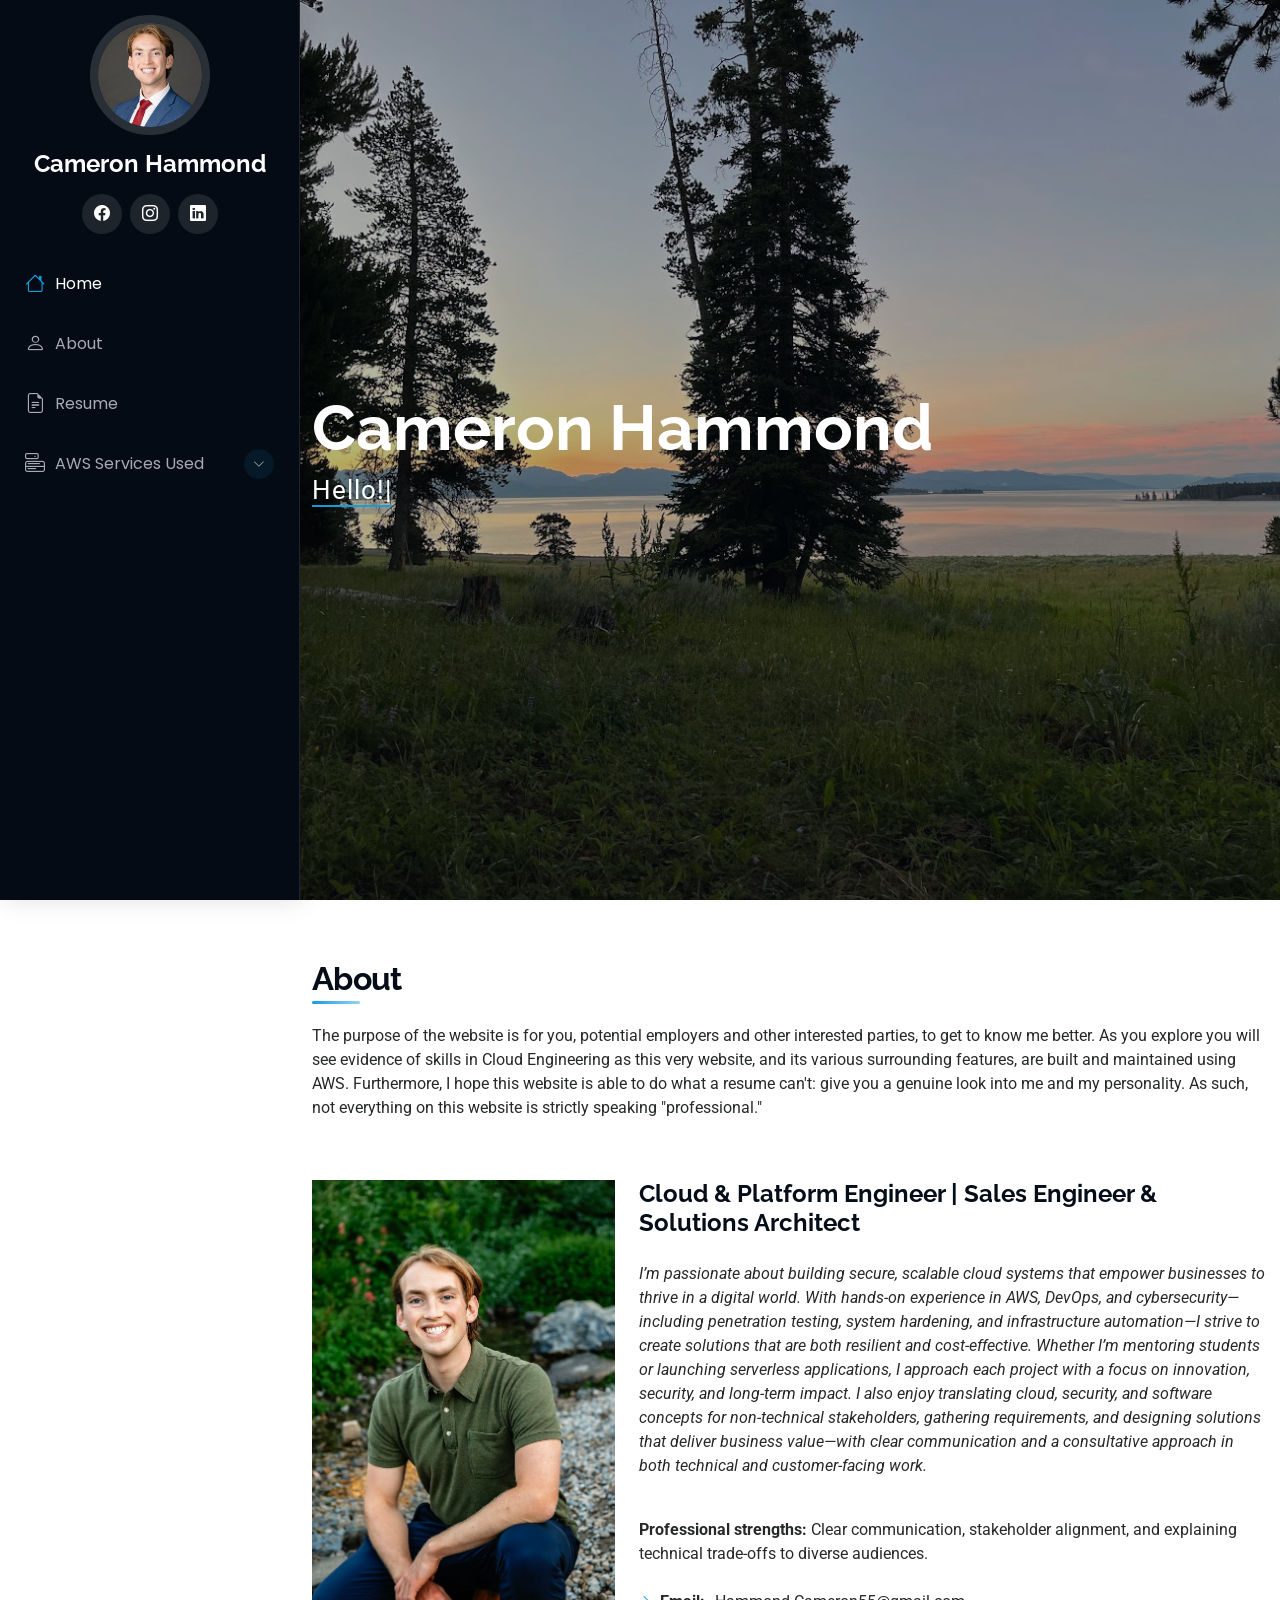
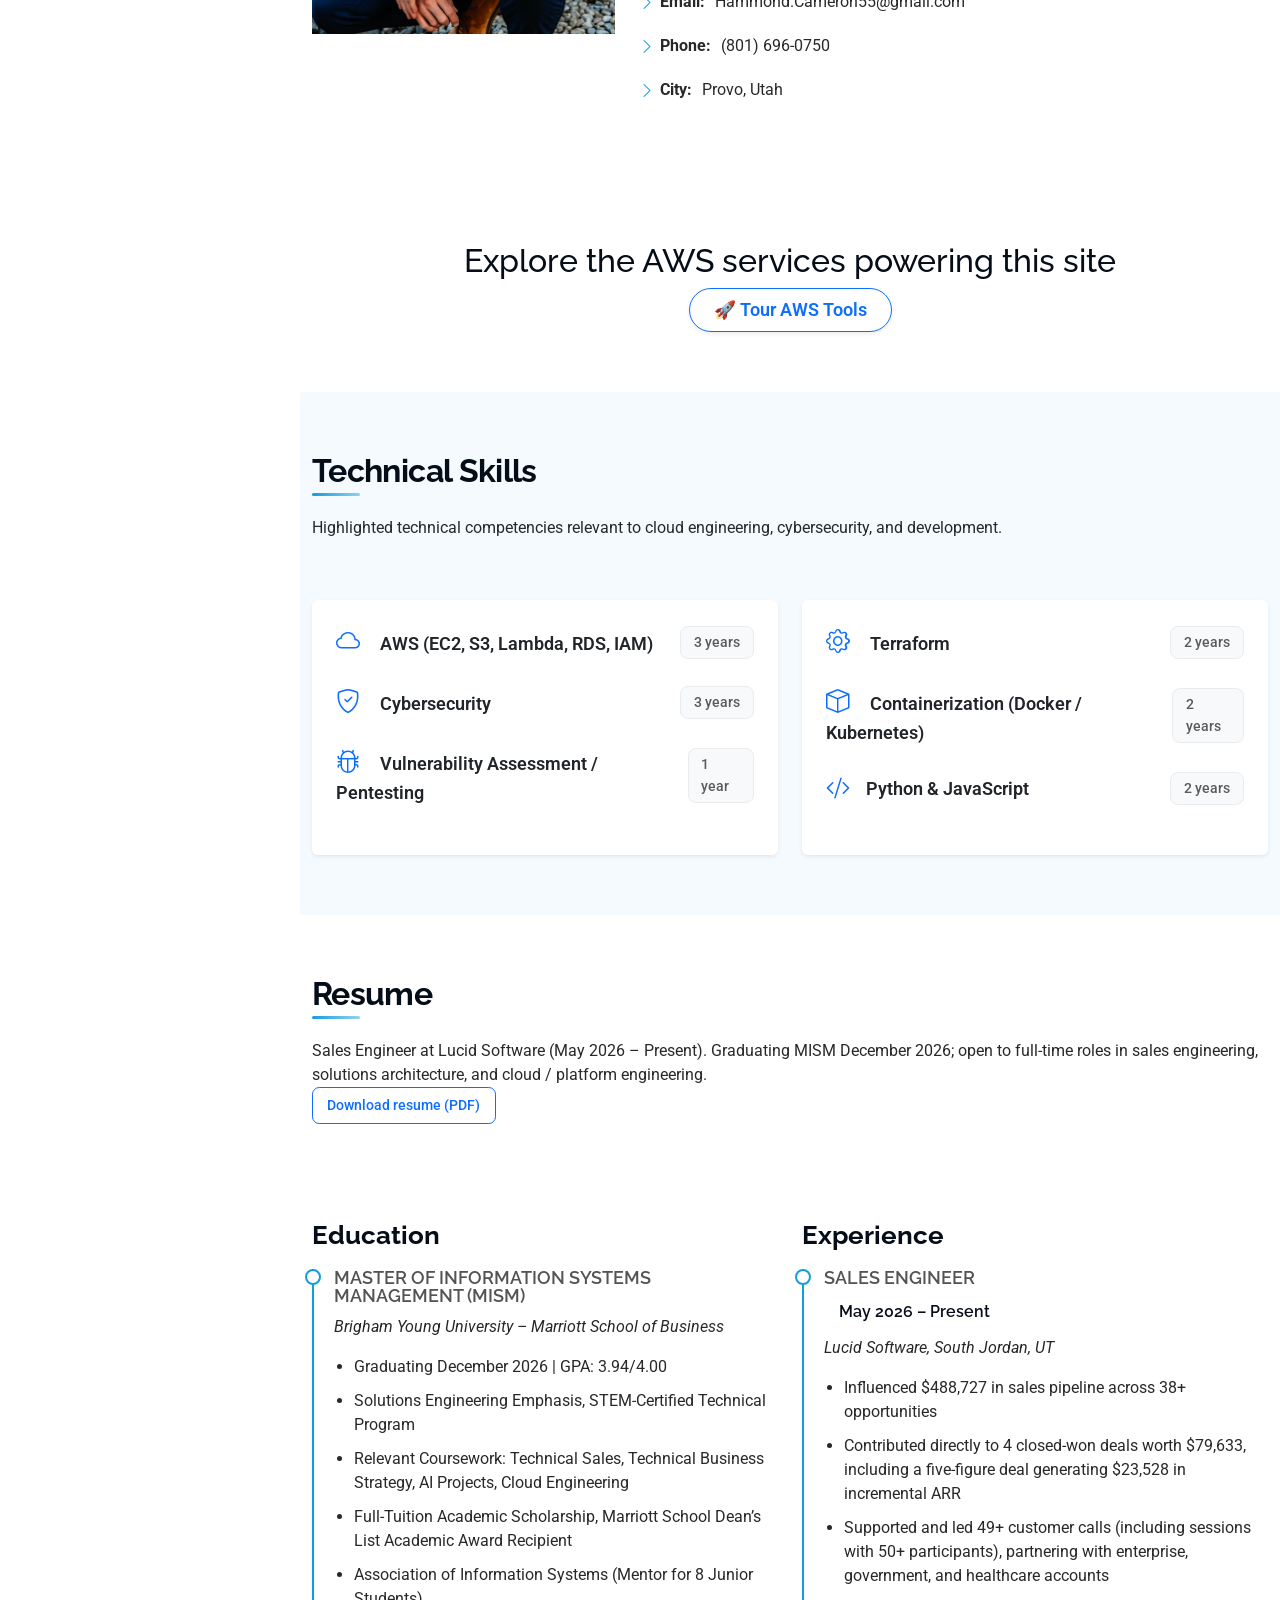
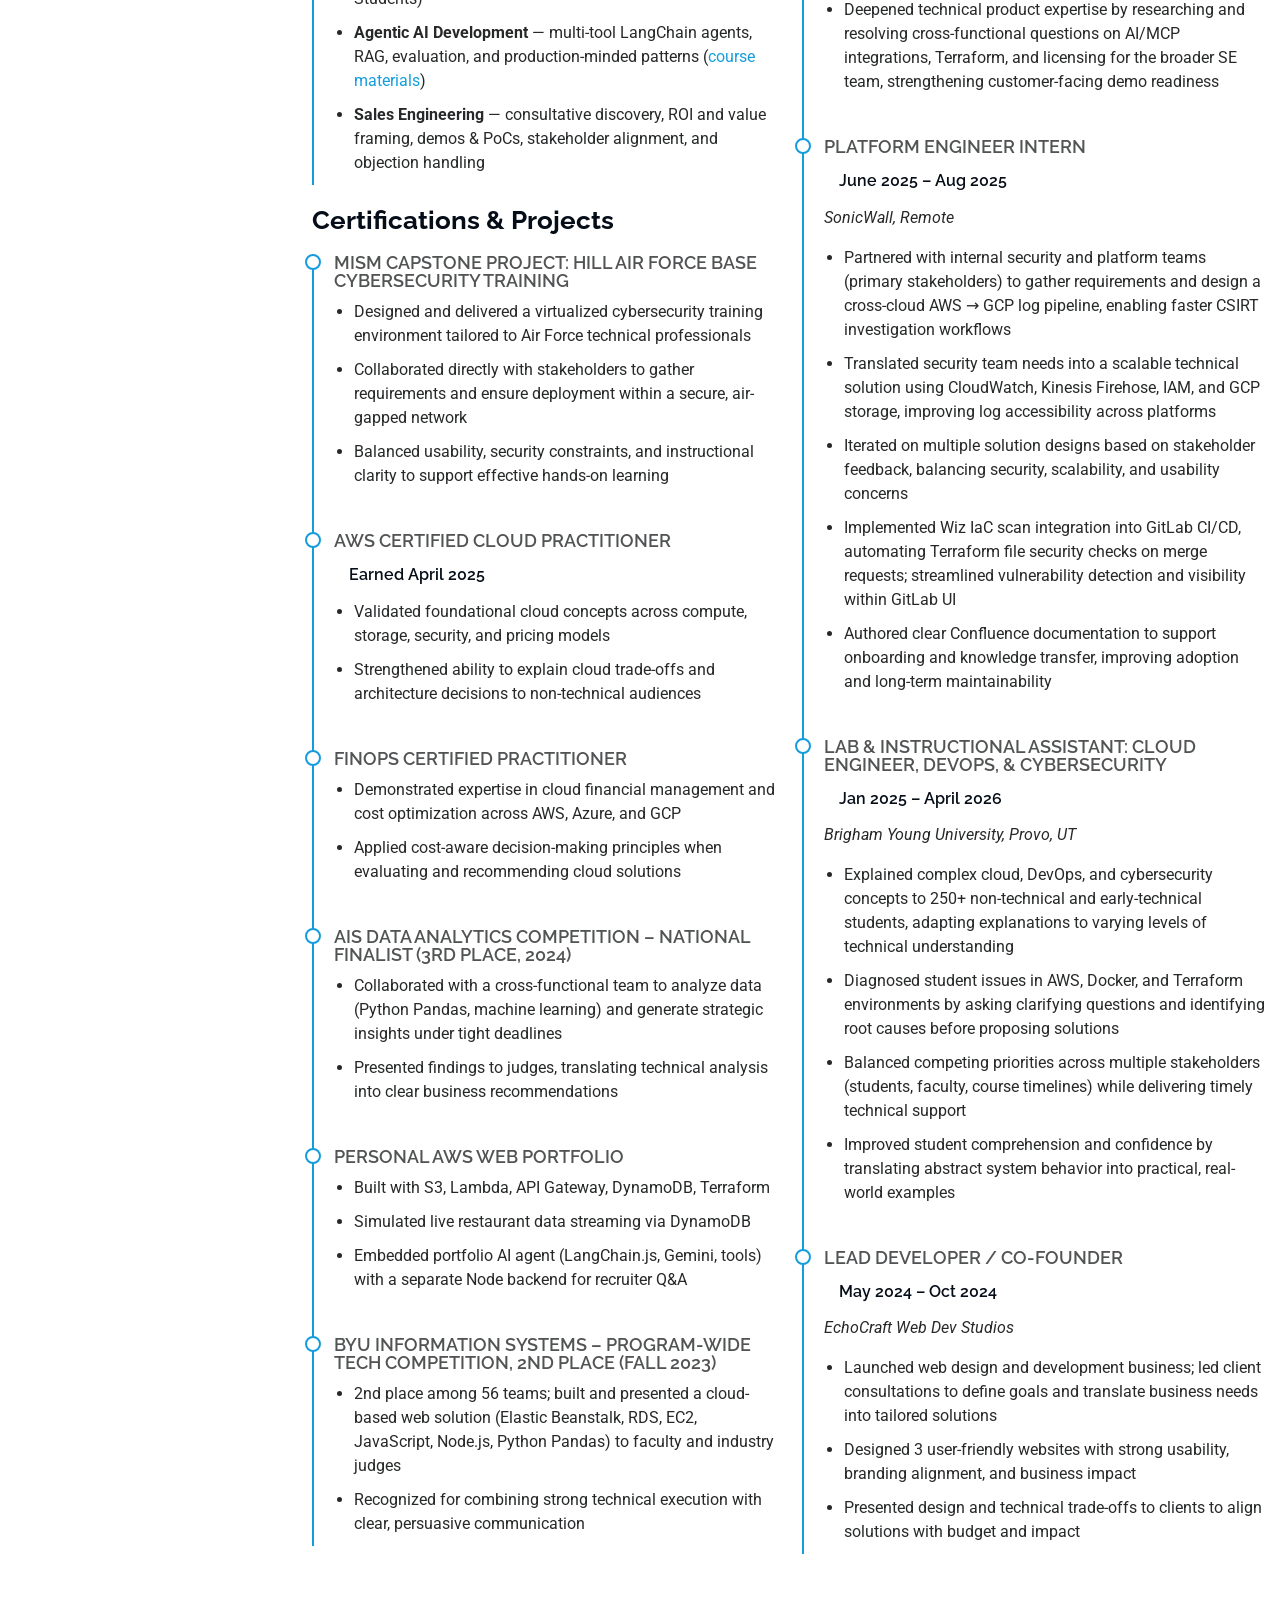
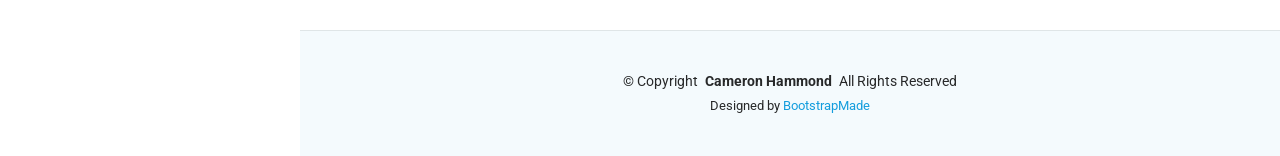
==== site/index.html @ c5368ad7 "Initial DevOps demo: Terraform + GitHub Actions + AWS Static copy of the portfolio site deployed to " ====
<!DOCTYPE html>
<html lang="en">
  <!--Test Test Test-->
  <head>
    <meta charset="utf-8" />
    <meta content="width=device-width, initial-scale=1.0" name="viewport" />
    <!-- AI chat is temporarily disabled. Re-enable this meta tag with the AI chat section when the feature returns. -->
    <!-- <meta name="cam-agent-chat-endpoint" content="https://example.com/api/agent/chat" /> -->
    <title>Cameron Hammond</title>
    <meta content="Cameron Hammond – Cloud & Security Engineer, Sales Engineer, Solutions Architect. BYU MISM, AWS & FinOps certified. Lucid Software Sales Engineering intern (Summer 2026)." name="description" />
    <meta content="Cameron Hammond, cloud engineer, DevOps, AWS, cybersecurity, Sales Engineer, Solutions Architect, internship, BYU MISM" name="keywords" />

    <!-- Favicons -->
    <link href="assets/img/HammondCameron(web, Square).jpg" rel="icon" />
    <link
      href="assets/img/HammondCameron(web, Square).jpg"
      rel="apple-touch-icon"
    />

    <!-- Fonts -->
    <link href="https://fonts.googleapis.com" rel="preconnect" />
    <link href="https://fonts.gstatic.com" rel="preconnect" crossorigin />
    <link
      href="https://fonts.googleapis.com/css2?family=Roboto:ital,wght@0,100;0,300;0,400;0,500;0,700;0,900;1,100;1,300;1,400;1,500;1,700;1,900&family=Poppins:ital,wght@0,100;0,200;0,300;0,400;0,500;0,600;0,700;0,800;0,900;1,100;1,200;1,300;1,400;1,500;1,600;1,700;1,800;1,900&family=Raleway:ital,wght@0,100;0,200;0,300;0,400;0,500;0,600;0,700;0,800;0,900;1,100;1,200;1,300;1,400;1,500;1,600;1,700;1,800;1,900&display=swap"
      rel="stylesheet"
    />

    <!-- Vendor CSS Files -->
    <link
      href="assets/vendor/bootstrap/css/bootstrap.min.css"
      rel="stylesheet"
    />
    <link
      href="assets/vendor/bootstrap-icons/bootstrap-icons.css"
      rel="stylesheet"
    />
    <link href="assets/vendor/aos/aos.css" rel="stylesheet" />
    <link
      href="assets/vendor/glightbox/css/glightbox.min.css"
      rel="stylesheet"
    />
    <link href="assets/vendor/swiper/swiper-bundle.min.css" rel="stylesheet" />

    <!-- Main CSS File -->
    <link href="assets/css/main.css" rel="stylesheet" />

    <!-- =======================================================
  * Template Name: iPortfolio
  * Template URL: https://bootstrapmade.com/iportfolio-bootstrap-portfolio-websites-template/
  * Updated: Jun 29 2024 with Bootstrap v5.3.3
  * Author: BootstrapMade.com
  * License: https://bootstrapmade.com/license/
  ======================================================== -->
  </head>

  <body class="index-page">
    <header id="header" class="header dark-background d-flex flex-column">
      <i class="header-toggle d-xl-none bi bi-list"></i>

      <div class="profile-img">
        <img
          src="assets/img/HammondCameron(web, Square).jpg"
          alt=""
          class="img-fluid rounded-circle"
        />
      </div>

      <a
        href="index.html"
        class="logo d-flex align-items-center justify-content-center"
      >
        <!-- Uncomment the line below if you also wish to use an image logo -->
        <!-- <img src="assets/img/logo.png" alt=""> -->
        <h1 class="sitename">Cameron Hammond</h1>
      </a>

      <div class="social-links text-center">
        <a href="https://www.facebook.com/cameron.hammond.583" class="facebook"
          ><i class="bi bi-facebook"></i
        ></a>
        <a href="https://www.instagram.com/camham55/" class="instagram"
          ><i class="bi bi-instagram"></i
        ></a>

        <a
          href="https://www.linkedin.com/in/cameron-hammond-317993140/"
          class="linkedin"
          ><i class="bi bi-linkedin"></i
        ></a>
      </div>
      <nav id="navmenu" class="navmenu">
        <ul>
          <li>
            <a href="index.html#hero" class="active">
              <i class="bi bi-house navicon"></i>Home
            </a>
          </li>
          <li>
            <a href="index.html#about">
              <i class="bi bi-person navicon"></i>About
            </a>
          </li>
          <li>
            <a href="index.html#resume">
              <i class="bi bi-file-earmark-text navicon"></i>Resume
            </a>
          </li>
          <!-- "Get to know me" link intentionally hidden from site navigation.
          <li>
            <a href="get-to-know-me.html">
              <i class="bi bi-compass navicon"></i>Get to know me
            </a>
          </li>
          -->
          <li class="dropdown">
            <a href="aws-main.html">
              <i class="bi bi-menu-button navicon"></i>
              <span>AWS Services Used</span>
              <i class="bi bi-chevron-down toggle-dropdown"></i>
            </a>
            <ul>
              <li><a href="s3-books.html">S3 Book List</a></li>
              <li><a href="lambda-and-API-Gateway.html">Lambda Function</a></li>
              <li><a href="DynamoDB-view.html">DynamoDB</a></li>
            </ul>
          </li>
        </ul>
      </nav>
    </header>

    <main class="main">
      <!-- Hero Section -->
      <section id="hero" class="hero section dark-background">
        <img
          src="assets/img/YellowStoneSunrise.jpg"
          alt=""
          data-aos="fade-in"
          class=""
        />

        <div class="container" data-aos="fade-up" data-aos-delay="100">
          <h2>Cameron Hammond</h2>
          <p>
            <span
              class="typed"
              data-typed-items="Hello!, Sales Engineer, Solutions Architect, Platform Engineer, DevOps Engineer"
              >Designer</span
            ><span
              class="typed-cursor typed-cursor--blink"
              aria-hidden="true"
            ></span
            ><span
              class="typed-cursor typed-cursor--blink"
              aria-hidden="true"
            ></span>
          </p>
        </div>
      </section>
      <!-- /Hero Section -->

      <!-- About Section -->
      <section id="about" class="about section">
        <!-- Section Title -->
        <div class="container section-title" data-aos="fade-up">
          <h2>About</h2>
          <p>
            The purpose of the website is for you, potential employers and other
            interested parties, to get to know me better. As you explore you
            will see evidence of skills in Cloud Engineering as this very
            website, and its various surrounding features, are built and
            maintained using AWS. Furthermore, I hope this website is able to do
            what a resume can't: give you a genuine look into me and my
            personality. As such, not everything on this website is strictly
            speaking "professional."
          </p>
        </div>
        <!-- End Section Title -->

        <div class="container" data-aos="fade-up" data-aos-delay="100">
          <div class="row gy-4 justify-content-center">
            <div class="col-lg-4">
              <img
                src="assets/img/Casual-Picture.JPG"
                class="img-fluid"
                alt=""
              />
            </div>
            <div class="col-lg-8 content">
              <h2>Cloud & Platform Engineer | Sales Engineer & Solutions Architect</h2>
              <p class="fst-italic py-3">
                I’m passionate about building secure, scalable cloud systems
                that empower businesses to thrive in a digital world. With
                hands-on experience in AWS, DevOps, and cybersecurity—including
                penetration testing, system hardening, and infrastructure
                automation—I strive to create solutions that are both resilient
                and cost-effective. Whether I’m mentoring students or launching
                serverless applications, I approach each project with a focus on
                innovation, security, and long-term impact. I also enjoy translating cloud, security, and software concepts for non-technical stakeholders, gathering requirements, and designing solutions that deliver business value—with clear communication and a consultative approach in both technical and customer-facing work.
              </p>
              <p class="py-2">
                <strong>Professional strengths:</strong> Clear communication, stakeholder alignment, and explaining technical trade-offs to diverse audiences.
              </p>
              <div class="row">
                <div class="col-lg-6">
                  <ul>
                    <li>
                      <i class="bi bi-chevron-right"></i>
                      <strong>Email:</strong>
                      <span>Hammond.Cameron55@gmail.com</span>
                    </li>

                    <li>
                      <i class="bi bi-chevron-right"></i>
                      <strong>Phone:</strong> <span>(801) 696-0750</span>
                    </li>
                    <li>
                      <i class="bi bi-chevron-right"></i>
                      <strong>City:</strong> <span>Provo, Utah</span>
                    </li>
                  </ul>
                </div>
                <div class="col-lg-6">
                  <ul></ul>
                </div>
              </div>
              <!-- <p class="py-3">
                I would love to talk with you about how I can be a valuable
                asset to you and your team. I am typically available for
                meetings 9:00 AM - 12:00 PM most Mondays, Wednesdays, and
                Fridays. Please feel free to call, text, or email any time.
              </p> -->
            </div>
          </div>
        </div>
      </section>
      <!-- /About Section -->

      <!-- Enhanced AWS Tools Tour Button -->
      <section id="aws-tools" class="section">
        <div class="container" data-aos="fade-up" data-aos-delay="100">
          <div class="text-center">
            <h2>Explore the AWS services powering this site</h2>
            <a
              href="aws-main.html"
              class="btn btn-outline-primary btn-lg px-4 py-2 rounded-pill shadow-sm"
              style="font-weight: 600; font-size: 1.1rem"
            >
              🚀 Tour AWS Tools
            </a>
          </div>
        </div>
      </section>

      <!-- AI chat section is intentionally disabled for now.
           Re-enable this block when the chat UX and backend reliability work is resumed. -->
      <!--
      <section id="ai-agent-chat" class="section light-background">
        <div class="container" data-aos="fade-up">
          <div class="section-title pb-4">
            <h2>Ask Cameron's AI Agent</h2>
            <p>
              Ask about Cameron's background, projects, or technical decisions.
              The assistant can use calculator, web search, and knowledge tools.
            </p>
          </div>
          <div class="agent-chat card shadow-sm border-0">
            <div id="agent-chat-transcript" class="agent-chat-transcript">
              <div class="agent-msg agent-msg--assistant">
                Hi, I am Cameron's AI agent. I am connected to Cameron's knowledge base and can answer questions about his experience and projects.
                I am also connected to a calculator tool that can help you with math problems.
                I am also connected to a web search tool that can help you find information on the web.
              </div>
            </div>
            <form id="agent-chat-form" class="agent-chat-form">
              <label class="visually-hidden" for="agent-chat-input">Message</label>
              <textarea
                id="agent-chat-input"
                rows="2"
                maxlength="5000"
                placeholder="Example: What AWS services power this site?"
                required
              ></textarea>
              <button id="agent-chat-send" type="submit" class="btn btn-primary">
                Send
              </button>
            </form>
            <p id="agent-chat-status" class="agent-chat-status" aria-live="polite"></p>
          </div>
        </div>
      </section>
      -->

      <!-- Updated Skills Section -->
      <section id="skills" class="skills section light-background">
        <div class="container section-title" data-aos="fade-up">
          <h2>Technical Skills</h2>
          <p>
            Highlighted technical competencies relevant to cloud engineering,
            cybersecurity, and development.
          </p>
        </div>

        <div class="container" data-aos="fade-up" data-aos-delay="100">
          <div class="row g-4">
            <div class="col-lg-6">
              <div class="skill-card card border-0 shadow-sm h-100 p-4">
                <div class="skill-item d-flex justify-content-between align-items-center mb-4">
                  <div class="skill-info">
                    <i class="bi bi-cloud text-primary me-3" style="font-size: 1.5rem;"></i>
                    <span class="skill-name fw-semibold" style="font-size: 1.1rem;">AWS (EC2, S3, Lambda, RDS, IAM)</span>
                  </div>
                  <span class="skill-years text-muted" style="font-size: 0.9rem; font-weight: 500; background-color: #f8f9fa; padding: 0.3rem 0.8rem; border-radius: 0.5rem; border: 1px solid #e9ecef;">3 years</span>
                </div>
                <div class="skill-item d-flex justify-content-between align-items-center mb-4">
                  <div class="skill-info">
                    <i class="bi bi-shield-check text-primary me-3" style="font-size: 1.5rem;"></i>
                    <span class="skill-name fw-semibold" style="font-size: 1.1rem;">Cybersecurity</span>
                  </div>
                  <span class="skill-years text-muted" style="font-size: 0.9rem; font-weight: 500; background-color: #f8f9fa; padding: 0.3rem 0.8rem; border-radius: 0.5rem; border: 1px solid #e9ecef;">3 years</span>
                </div>
                <div class="skill-item d-flex justify-content-between align-items-center mb-4">
                  <div class="skill-info">
                    <i class="bi bi-bug text-primary me-3" style="font-size: 1.5rem;"></i>
                    <span class="skill-name fw-semibold" style="font-size: 1.1rem;">Vulnerability Assessment / Pentesting</span>
                  </div>
                  <span class="skill-years text-muted" style="font-size: 0.9rem; font-weight: 500; background-color: #f8f9fa; padding: 0.3rem 0.8rem; border-radius: 0.5rem; border: 1px solid #e9ecef;">1 year</span>
                </div>
              </div>
            </div>
            <div class="col-lg-6">
              <div class="skill-card card border-0 shadow-sm h-100 p-4">
                <div class="skill-item d-flex justify-content-between align-items-center mb-4">
                  <div class="skill-info">
                    <i class="bi bi-gear text-primary me-3" style="font-size: 1.5rem;"></i>
                    <span class="skill-name fw-semibold" style="font-size: 1.1rem;">Terraform</span>
                  </div>
                  <span class="skill-years text-muted" style="font-size: 0.9rem; font-weight: 500; background-color: #f8f9fa; padding: 0.3rem 0.8rem; border-radius: 0.5rem; border: 1px solid #e9ecef;">2 years</span>
                </div>
                <div class="skill-item d-flex justify-content-between align-items-center mb-4">
                  <div class="skill-info">
                    <i class="bi bi-box text-primary me-3" style="font-size: 1.5rem;"></i>
                    <span class="skill-name fw-semibold" style="font-size: 1.1rem;">Containerization (Docker / Kubernetes)</span>
                  </div>
                  <span class="skill-years text-muted" style="font-size: 0.9rem; font-weight: 500; background-color: #f8f9fa; padding: 0.3rem 0.8rem; border-radius: 0.5rem; border: 1px solid #e9ecef;">2 years</span>
                </div>
                <div class="skill-item d-flex justify-content-between align-items-center">
                  <div class="skill-info">
                    <div class="d-flex align-items-center">
                      <i class="bi bi-code-slash text-primary me-3" style="font-size: 1.5rem;"></i>
                      <span class="skill-name fw-semibold" style="font-size: 1.1rem;">Python & JavaScript</span>
                    </div>
                  </div>
                  <span class="skill-years text-muted" style="font-size: 0.9rem; font-weight: 500; background-color: #f8f9fa; padding: 0.3rem 0.8rem; border-radius: 0.5rem; border: 1px solid #e9ecef;">2 years</span>
                </div>
              </div>
            </div>
          </div>
        </div>
      </section>

      <!-- Updated Resume Sections -->
      <section id="resume" class="resume section">
        <div class="container section-title" data-aos="fade-up">
          <h2>Resume</h2>
          <p>
            Sales Engineer at Lucid Software (May 2026 – Present). Graduating MISM December 2026; open to full-time roles in
            sales engineering, solutions architecture, and cloud / platform engineering.
          </p>
          <p class="mb-3">
            <a href="assets/documents/Cameron Hammond - Resume - Sales Engineer.pdf" class="btn btn-outline-primary btn-sm" download>Download resume (PDF)</a>
          </p>
        </div>

        <div class="container">
          <div class="row">
            <div class="col-lg-6" data-aos="fade-up" data-aos-delay="100">
              <h3 class="resume-title">Education</h3>
              <div class="resume-item pb-0">
                <h4>Master of Information Systems Management (MISM)</h4>
                <p>
                  <em
                    >Brigham Young University – Marriott School of Business</em
                  >
                </p>
                <ul>
                  <li>Graduating December 2026 | GPA: 3.94/4.00</li>
                  <li>Solutions Engineering Emphasis, STEM-Certified Technical Program</li>
                  <li>Relevant Coursework: Technical Sales, Technical Business Strategy, AI Projects, Cloud Engineering</li>
                  <li>Full-Tuition Academic Scholarship, Marriott School Dean’s List Academic Award Recipient</li>
                  <li>
                    Association of Information Systems (Mentor for 8 Junior
                    Students)
                  </li>
                  <li>
                    <strong>Agentic AI Development</strong> — multi-tool LangChain agents, RAG, evaluation, and production-minded patterns
                    (<a href="https://d1dtpagvh0qhqn.cloudfront.net/" rel="noopener noreferrer" target="_blank">course materials</a>)
                  </li>
                  <li>
                    <strong>Sales Engineering</strong> — consultative discovery, ROI and value framing, demos &amp; PoCs, stakeholder alignment, and objection handling
                  </li>
                </ul>
              </div>

              <h3 class="resume-title">Certifications & Projects</h3>
              <div class="resume-item">
                <h4>MISM Capstone Project: Hill Air Force Base Cybersecurity Training</h4>
                <ul>
                  <li>Designed and delivered a virtualized cybersecurity training environment tailored to Air Force technical professionals</li>
                  <li>Collaborated directly with stakeholders to gather requirements and ensure deployment within a secure, air-gapped network</li>
                  <li>Balanced usability, security constraints, and instructional clarity to support effective hands-on learning</li>
                </ul>
              </div>
              <div class="resume-item">
                <h4>AWS Certified Cloud Practitioner</h4>
                <h5>Earned April 2025</h5>
                <ul>
                  <li>Validated foundational cloud concepts across compute, storage, security, and pricing models</li>
                  <li>Strengthened ability to explain cloud trade-offs and architecture decisions to non-technical audiences</li>
                </ul>
              </div>
              <div class="resume-item">
                <h4>FinOps Certified Practitioner</h4>
                <ul>
                  <li>Demonstrated expertise in cloud financial management and cost optimization across AWS, Azure, and GCP</li>
                  <li>Applied cost-aware decision-making principles when evaluating and recommending cloud solutions</li>
                </ul>
              </div>
              <div class="resume-item">
                <h4>AIS Data Analytics Competition – National Finalist (3rd Place, 2024)</h4>
                <ul>
                  <li>Collaborated with a cross-functional team to analyze data (Python Pandas, machine learning) and generate strategic insights under tight deadlines</li>
                  <li>Presented findings to judges, translating technical analysis into clear business recommendations</li>
                </ul>
              </div>
              <div class="resume-item">
                <h4>Personal AWS Web Portfolio</h4>
                <ul>
                  <li>
                    Built with S3, Lambda, API Gateway, DynamoDB, Terraform
                  </li>
                  <li>Simulated live restaurant data streaming via DynamoDB</li>
                  <li>Embedded portfolio AI agent (LangChain.js, Gemini, tools) with a separate Node backend for recruiter Q&amp;A</li>
                </ul>
              </div>
              <div class="resume-item">
                <h4>BYU Information Systems – Program-Wide Tech Competition, 2nd Place (Fall 2023)</h4>
                <ul>
                  <li>2nd place among 56 teams; built and presented a cloud-based web solution (Elastic Beanstalk, RDS, EC2, JavaScript, Node.js, Python Pandas) to faculty and industry judges</li>
                  <li>Recognized for combining strong technical execution with clear, persuasive communication</li>
                </ul>
              </div>
            </div>

            <div class="col-lg-6" data-aos="fade-up" data-aos-delay="200">
              <h3 class="resume-title">Experience</h3>

              <div class="resume-item">
                <h4>Sales Engineer</h4>
                <h5>May 2026 – Present</h5>
                <p><em>Lucid Software, South Jordan, UT</em></p>
                <ul>
                  <li>Influenced $488,727 in sales pipeline across 38+ opportunities</li>
                  <li>Contributed directly to 4 closed-won deals worth $79,633, including a five-figure deal generating $23,528 in incremental ARR</li>
                  <li>Supported and led 49+ customer calls (including sessions with 50+ participants), partnering with enterprise, government, and healthcare accounts</li>
                  <li>Deepened technical product expertise by researching and resolving cross-functional questions on AI/MCP integrations, Terraform, and licensing for the broader SE team, strengthening customer-facing demo readiness</li>
                </ul>
              </div>

              <div class="resume-item">
                <h4>Platform Engineer Intern</h4>
                <h5>June 2025 – Aug 2025</h5>
                <p><em>SonicWall, Remote</em></p>
                <ul>
                  <li>Partnered with internal security and platform teams (primary stakeholders) to gather requirements and design a cross-cloud AWS → GCP log pipeline, enabling faster CSIRT investigation workflows</li>
                  <li>Translated security team needs into a scalable technical solution using CloudWatch, Kinesis Firehose, IAM, and GCP storage, improving log accessibility across platforms</li>
                  <li>Iterated on multiple solution designs based on stakeholder feedback, balancing security, scalability, and usability concerns</li>
                  <li>
                    Implemented Wiz IaC scan integration into GitLab CI/CD, automating Terraform file security checks on merge requests; streamlined vulnerability detection and visibility within GitLab UI
                  </li>
                  <li>Authored clear Confluence documentation to support onboarding and knowledge transfer, improving adoption and long-term maintainability</li>
                </ul>
              </div>

              <div class="resume-item">
                <h4>Lab & Instructional Assistant: Cloud Engineer, DevOps, & Cybersecurity</h4>
                <h5>Jan 2025 – April 2026</h5>
                <p><em>Brigham Young University, Provo, UT</em></p>
                <ul>
                  <li>Explained complex cloud, DevOps, and cybersecurity concepts to 250+ non-technical and early-technical students, adapting explanations to varying levels of technical understanding</li>
                  <li>Diagnosed student issues in AWS, Docker, and Terraform environments by asking clarifying questions and identifying root causes before proposing solutions</li>
                  <li>Balanced competing priorities across multiple stakeholders (students, faculty, course timelines) while delivering timely technical support</li>
                  <li>Improved student comprehension and confidence by translating abstract system behavior into practical, real-world examples</li>
                </ul>
              </div>

              <div class="resume-item">
                <h4>Lead Developer / Co-Founder</h4>
                <h5>May 2024 – Oct 2024</h5>
                <p><em>EchoCraft Web Dev Studios</em></p>
                <ul>
                  <li>Launched web design and development business; led client consultations to define goals and translate business needs into tailored solutions</li>
                  <li>Designed 3 user-friendly websites with strong usability, branding alignment, and business impact</li>
                  <li>Presented design and technical trade-offs to clients to align solutions with budget and impact</li>
                </ul>
              </div>

              <!-- <div class="resume-item">
                <h4>Software Developer Intern</h4>
                <h5>May 2024 – Sep 2024</h5>
                <p><em>BYU IS Department</em></p>
                <ul>
                  <li>Built alumni info system with ASP.NET Core MVC</li>
                  <li>Improved engagement via structured backend + DB</li>
                </ul>
              </div> -->
            </div>
          </div>
        </div>
      </section>
    </main>

    <footer id="footer" class="footer position-relative light-background">
      <div class="container">
        <div class="copyright text-center">
          <p>
            © <span>Copyright</span>
            <strong class="px-1 sitename">Cameron Hammond</strong>
            <span>All Rights Reserved</span>
          </p>
        </div>
        <div class="credits">
          <!-- All the links in the footer should remain intact. -->
          <!-- You can delete the links only if you've purchased the pro version. -->
          <!-- Licensing information: https://bootstrapmade.com/license/ -->
          <!-- Purchase the pro version with working PHP/AJAX contact form: [buy-url] -->
          Designed by <a href="https://bootstrapmade.com/">BootstrapMade</a>
        </div>
      </div>
    </footer>

    <!-- Scroll Top -->
    <a
      href="#"
      id="scroll-top"
      class="scroll-top d-flex align-items-center justify-content-center"
      ><i class="bi bi-arrow-up-short"></i
    ></a>

    <!-- Preloader -->
    <div id="preloader"></div>

    <!-- Vendor JS Files -->
    <script src="assets/vendor/bootstrap/js/bootstrap.bundle.min.js"></script>
    <script src="assets/vendor/php-email-form/validate.js"></script>
    <script src="assets/vendor/aos/aos.js"></script>
    <script src="assets/vendor/typed.js/typed.umd.js"></script>
    <script src="assets/vendor/purecounter/purecounter_vanilla.js"></script>
    <script src="assets/vendor/waypoints/noframework.waypoints.js"></script>
    <script src="assets/vendor/glightbox/js/glightbox.min.js"></script>
    <script src="assets/vendor/imagesloaded/imagesloaded.pkgd.min.js"></script>
    <script src="assets/vendor/isotope-layout/isotope.pkgd.min.js"></script>
    <script src="assets/vendor/swiper/swiper-bundle.min.js"></script>

    <!-- AI chat frontend is temporarily disabled; AGENT_CHAT_ENDPOINT wiring remains in main.js for future re-enable. -->

    <!-- Main JS File -->
    <script src="assets/js/main.js"></script>
  </body>
</html>
---- site/assets/css/main.css ----
/**
* Template Name: iPortfolio
* Template URL: https://bootstrapmade.com/iportfolio-bootstrap-portfolio-websites-template/
* Updated: Jun 29 2024 with Bootstrap v5.3.3
* Author: BootstrapMade.com
* License: https://bootstrapmade.com/license/
*/

/*--------------------------------------------------------------
# Font & Color Variables
# Help: https://bootstrapmade.com/color-system/
--------------------------------------------------------------*/
/* Fonts */
:root {
  --default-font: "Roboto",  system-ui, -apple-system, "Segoe UI", Roboto, "Helvetica Neue", Arial, "Noto Sans", "Liberation Sans", sans-serif, "Apple Color Emoji", "Segoe UI Emoji", "Segoe UI Symbol", "Noto Color Emoji";
  --heading-font: "Raleway",  sans-serif;
  --nav-font: "Poppins",  sans-serif;
}

/* Global Colors - The following color variables are used throughout the website. Updating them here will change the color scheme of the entire website */
:root { 
  --background-color: #ffffff; /* Background color for the entire website, including individual sections */
  --default-color: #272829; /* Default color used for the majority of the text content across the entire website */
  --heading-color: #050d18; /* Color for headings, subheadings and title throughout the website */
  --accent-color: #149ddd; /* Accent color that represents your brand on the website. It's used for buttons, links, and other elements that need to stand out */
  --surface-color: #ffffff; /* The surface color is used as a background of boxed elements within sections, such as cards, icon boxes, or other elements that require a visual separation from the global background. */
  --contrast-color: #ffffff; /* Contrast color for text, ensuring readability against backgrounds of accent, heading, or default colors. */
}

/* Nav Menu Colors - The following color variables are used specifically for the navigation menu. They are separate from the global colors to allow for more customization options */
:root {
  --nav-color: #a8a9b4;  /* The default color of the main navmenu links */
  --nav-hover-color: #ffffff; /* Applied to main navmenu links when they are hovered over or active */
  --nav-mobile-background-color: #040b14; /* Used as the background color for mobile navigation menu */
  --nav-dropdown-background-color: #040b14; /* Used as the background color for dropdown items that appear when hovering over primary navigation items */
  --nav-dropdown-color: #a8a9b4; /* Used for navigation links of the dropdown items in the navigation menu. */
  --nav-dropdown-hover-color: #ffffff; /* Similar to --nav-hover-color, this color is applied to dropdown navigation links when they are hovered over. */
}

/* Color Presets - These classes override global colors when applied to any section or element, providing reuse of the sam color scheme. */

.light-background {
  --background-color: #f4fafd;
  --surface-color: #ffffff;
}

.dark-background {
  --background-color: #040b14;
  --default-color: #ffffff;
  --heading-color: #ffffff;
  --surface-color: #151f2b;
  --contrast-color: #ffffff;
}

/* Smooth scroll */
:root {
  scroll-behavior: smooth;
}

/*--------------------------------------------------------------
# General Styling & Shared Classes
--------------------------------------------------------------*/
body {
  color: var(--default-color);
  background-color: var(--background-color);
  font-family: var(--default-font);
}

a {
  color: var(--accent-color);
  text-decoration: none;
  transition: 0.3s;
}

a:hover {
  color: color-mix(in srgb, var(--accent-color), transparent 25%);
  text-decoration: none;
}

h1,
h2,
h3,
h4,
h5,
h6 {
  color: var(--heading-color);
  font-family: var(--heading-font);
}

/* PHP Email Form Messages
------------------------------*/
.php-email-form .error-message {
  display: none;
  background: #df1529;
  color: #ffffff;
  text-align: left;
  padding: 15px;
  margin-bottom: 24px;
  font-weight: 600;
}

.php-email-form .sent-message {
  display: none;
  color: #ffffff;
  background: #059652;
  text-align: center;
  padding: 15px;
  margin-bottom: 24px;
  font-weight: 600;
}

.php-email-form .loading {
  display: none;
  background: var(--surface-color);
  text-align: center;
  padding: 15px;
  margin-bottom: 24px;
}

.php-email-form .loading:before {
  content: "";
  display: inline-block;
  border-radius: 50%;
  width: 24px;
  height: 24px;
  margin: 0 10px -6px 0;
  border: 3px solid var(--accent-color);
  border-top-color: var(--surface-color);
  animation: php-email-form-loading 1s linear infinite;
}

@keyframes php-email-form-loading {
  0% {
    transform: rotate(0deg);
  }

  100% {
    transform: rotate(360deg);
  }
}

/*--------------------------------------------------------------
# Global Header
--------------------------------------------------------------*/
.header {
  color: var(--default-color);
  background-color: var(--background-color);
  position: fixed;
  top: 0;
  left: 0;
  bottom: 0;
  padding: 0 15px;
  width: 300px;
  transition: all ease-in-out 0.3s;
  overflow-y: auto;
  z-index: 997;
  border-right: 1px solid color-mix(in srgb, var(--default-color), transparent 90%);
}

.header .profile-img img {
  margin: 15px auto;
  display: block;
  width: 120px;
  border: 8px solid color-mix(in srgb, var(--default-color), transparent 85%);
}

.header .logo {
  line-height: 1;
  margin-bottom: 15px;
}

.header .logo img {
  max-height: 32px;
  margin-right: 8px;
}

.header .logo h1 {
  font-size: 24px;
  margin: 0;
  font-weight: 700;
  color: var(--heading-color);
}

.header .social-links {
  margin: 0 0 20px 0;
}

.header .social-links a {
  font-size: 16px;
  display: inline-flex;
  align-items: center;
  justify-content: center;
  background: color-mix(in srgb, var(--default-color), transparent 90%);
  color: var(--default-color);
  margin: 0 2px;
  border-radius: 50%;
  text-align: center;
  width: 40px;
  height: 40px;
  transition: 0.3s;
}

.header .social-links a:hover {
  color: var(--contrast-color);
  background: var(--accent-color);
}

@media (min-width: 1200px) {

  .header~main,
  .header~#footer {
    margin-left: 300px;
  }
}

@media (max-width: 1199px) {
  .header {
    left: -100%;
  }
}

.header.header-show {
  left: 0;
}

.header .header-toggle {
  color: var(--contrast-color);
  background-color: var(--accent-color);
  font-size: 22px;
  display: flex;
  align-items: center;
  justify-content: center;
  width: 40px;
  height: 40px;
  border-radius: 50%;
  cursor: pointer;
  position: fixed;
  top: 15px;
  right: 15px;
  z-index: 9999;
  transition: background-color 0.3s;
}

.header .header-toggle:hover {
  color: var(--contrast-color);
  background-color: color-mix(in srgb, var(--accent-color) 90%, white 15%);
}

/*--------------------------------------------------------------
# Navigation Menu
--------------------------------------------------------------*/
.mobile-nav-toggle {
  display: none;
}

.navmenu {
  padding: 0;
  z-index: 9997;
}

.navmenu ul {
  list-style: none;
  padding: 0 0 20px 0;
  margin: 0;
}

.navmenu a,
.navmenu a:focus {
  color: var(--nav-color);
  padding: 15px 10px;
  font-family: var(--nav-font);
  font-size: 16px;
  font-weight: 400;
  display: flex;
  align-items: center;
  white-space: nowrap;
  transition: 0.3s;
  width: 100%;
}

.navmenu a .navicon,
.navmenu a:focus .navicon {
  font-size: 20px;
  margin-right: 10px;
}

.navmenu a .toggle-dropdown,
.navmenu a:focus .toggle-dropdown {
  font-size: 12px;
  line-height: 0;
  margin-left: auto;
  width: 30px;
  height: 30px;
  display: flex;
  align-items: center;
  justify-content: center;
  border-radius: 50%;
  transition: 0.3s;
  flex-shrink: 0;
  background-color: color-mix(in srgb, var(--accent-color), transparent 90%);
}

.navmenu a .toggle-dropdown:hover,
.navmenu a:focus .toggle-dropdown:hover {
  background-color: var(--accent-color);
  color: var(--contrast-color);
}

.navmenu a:hover,
.navmenu .active,
.navmenu .active:focus {
  color: var(--nav-hover-color);
}

.navmenu a:hover .navicon,
.navmenu .active .navicon,
.navmenu .active:focus .navicon {
  color: var(--accent-color);
}

.navmenu .active .toggle-dropdown,
.navmenu .active:focus .toggle-dropdown {
  background-color: var(--accent-color);
  color: var(--contrast-color);
  transform: rotate(180deg);
}

.navmenu .dropdown {
  display: block;
}

.navmenu .dropdown a,
.navmenu .dropdown a:focus {
  color: --nav-dropdown-color;
}

.navmenu .dropdown a:hover,
.navmenu .dropdown .active,
.navmenu .dropdown .active:focus {
  color: var(--nav-dropdown-hover-color);
}

.navmenu .dropdown ul {
  position: static;
  display: none;
  z-index: 99;
  padding: 5px 10px;
  margin: 5px 10px;
  background-color: var(--nav-dropdown-background-color);
  border: 1px solid color-mix(in srgb, var(--default-color), transparent 90%);
  box-shadow: none;
  transition: all 0.5s ease-in-out;
}

.navmenu .dropdown ul ul {
  background-color: rgba(33, 37, 41, 0.1);
}

.navmenu .dropdown>.dropdown-active {
  display: block;
  background-color: rgba(33, 37, 41, 0.03);
}

/*--------------------------------------------------------------
# Global Footer
--------------------------------------------------------------*/
.footer {
  color: var(--default-color);
  background-color: var(--background-color);
  font-size: 14px;
  padding: 40px 0;
  position: relative;
  border-top: 1px solid color-mix(in srgb, var(--default-color), transparent 90%);
}

.footer .copyright p {
  margin-bottom: 0;
}

.footer .credits {
  margin-top: 4px;
  font-size: 13px;
  text-align: center;
}

/*--------------------------------------------------------------
# Preloader
--------------------------------------------------------------*/
#preloader {
  position: fixed;
  inset: 0;
  z-index: 999999;
  overflow: hidden;
  background: var(--background-color);
  transition: all 0.6s ease-out;
}

#preloader:before {
  content: "";
  position: fixed;
  top: calc(50% - 30px);
  left: calc(50% - 30px);
  border: 6px solid #ffffff;
  border-color: var(--accent-color) transparent var(--accent-color) transparent;
  border-radius: 50%;
  width: 60px;
  height: 60px;
  animation: animate-preloader 1.5s linear infinite;
}

@keyframes animate-preloader {
  0% {
    transform: rotate(0deg);
  }

  100% {
    transform: rotate(360deg);
  }
}

/*--------------------------------------------------------------
# Scroll Top Button
--------------------------------------------------------------*/
.scroll-top {
  position: fixed;
  visibility: hidden;
  opacity: 0;
  right: 15px;
  bottom: -15px;
  z-index: 99999;
  background-color: var(--accent-color);
  width: 44px;
  height: 44px;
  border-radius: 50px;
  transition: all 0.4s;
}

.scroll-top i {
  font-size: 24px;
  color: var(--contrast-color);
  line-height: 0;
}

.scroll-top:hover {
  background-color: color-mix(in srgb, var(--accent-color), transparent 20%);
  color: var(--contrast-color);
}

.scroll-top.active {
  visibility: visible;
  opacity: 1;
  bottom: 15px;
}

/*--------------------------------------------------------------
# Disable aos animation delay on mobile devices
--------------------------------------------------------------*/
@media screen and (max-width: 768px) {
  [data-aos-delay] {
    transition-delay: 0 !important;
  }
}

/*--------------------------------------------------------------
# Global Page Titles & Breadcrumbs
--------------------------------------------------------------*/
.page-title {
  color: var(--default-color);
  background-color: var(--background-color);
  padding: 25px 0;
  position: relative;
}

.page-title h1 {
  font-size: 24px;
  font-weight: 700;
}

.page-title .breadcrumbs ol {
  display: flex;
  flex-wrap: wrap;
  list-style: none;
  padding: 0;
  margin: 0;
  font-size: 14px;
  font-weight: 400;
}

.page-title .breadcrumbs ol li+li {
  padding-left: 10px;
}

.page-title .breadcrumbs ol li+li::before {
  content: "/";
  display: inline-block;
  padding-right: 10px;
  color: color-mix(in srgb, var(--default-color), transparent 70%);
}

/*--------------------------------------------------------------
# Global Sections
--------------------------------------------------------------*/
section,
.section {
  color: var(--default-color);
  background-color: var(--background-color);
  padding: 60px 0;
  overflow: clip;
}

/*--------------------------------------------------------------
# Global Section Titles
--------------------------------------------------------------*/
.section-title {
  padding-bottom: 60px;
  position: relative;
}

.section-title h2 {
  font-size: 32px;
  font-weight: 700;
  margin-bottom: 20px;
  padding-bottom: 20px;
  position: relative;
}

.section-title h2:after {
  content: "";
  position: absolute;
  display: block;
  width: 50px;
  height: 3px;
  background: var(--accent-color);
  left: 0;
  bottom: 0;
}

.section-title p {
  margin-bottom: 0;
}

/*--------------------------------------------------------------
# Hero Section
--------------------------------------------------------------*/
.hero {
  width: 100%;
  min-height: 100vh;
  position: relative;
  padding: 80px 0;
  display: flex;
  align-items: center;
  justify-content: center;
}

.hero img {
  position: absolute;
  inset: 0;
  display: block;
  width: 100%;
  height: 100%;
  object-fit: cover;
  z-index: 1;
}

.hero:before {
  content: "";
  background: color-mix(in srgb, var(--background-color), transparent 70%);
  position: absolute;
  inset: 0;
  z-index: 2;
}

.hero .container {
  position: relative;
  z-index: 3;
}

.hero h2 {
  margin: 0;
  font-size: 64px;
  font-weight: 700;
}

.hero p {
  margin: 5px 0 0 0;
  font-size: 26px;
}

.hero p span {
  letter-spacing: 1px;
  border-bottom: 2px solid var(--accent-color);
}

.hero .social-links {
  margin-top: 25px;
}

.hero .social-links a {
  font-size: 24px;
  display: inline-block;
  color: color-mix(in srgb, var(--default-color), transparent 50%);
  line-height: 1;
  margin-right: 20px;
  transition: 0.3s;
}

.hero .social-links a:hover {
  color: var(--accent-color);
}

@media (max-width: 768px) {
  .hero h2 {
    font-size: 32px;
  }

  .hero p {
    font-size: 20px;
  }
}

/*--------------------------------------------------------------
# About Section
--------------------------------------------------------------*/
.about .content h2 {
  font-weight: 700;
  font-size: 24px;
}

.about .content ul {
  list-style: none;
  padding: 0;
}

.about .content ul li {
  margin-bottom: 20px;
  display: flex;
  align-items: center;
}

.about .content ul strong {
  margin-right: 10px;
}

.about .content ul i {
  font-size: 16px;
  margin-right: 5px;
  color: var(--accent-color);
  line-height: 0;
}

/*--------------------------------------------------------------
# Stats Section
--------------------------------------------------------------*/
.stats .stats-item {
  padding: 30px;
  width: 100%;
}

.stats .stats-item i {
  color: var(--accent-color);
  display: block;
  font-size: 44px;
  float: left;
  line-height: 0;
}

.stats .stats-item .purecounter {
  color: var(--heading-color);
  font-size: 48px;
  line-height: 40px;
  display: block;
  font-weight: 700;
  margin-left: 60px;
}

.stats .stats-item p {
  color: color-mix(in srgb, var(--default-color), transparent 40%);
  padding: 15px 0 0 0;
  margin: 0 0 0 60px;
  font-family: var(--heading-font);
  font-size: 14px;
}

/*--------------------------------------------------------------
# Skills Section
--------------------------------------------------------------*/
.skills .progress {
  height: 60px;
  display: block;
  background: none;
  border-radius: 0;
}

.skills .progress .skill {
  color: var(--heading-color);
  padding: 0;
  margin: 0 0 6px 0;
  text-transform: uppercase;
  display: block;
  font-weight: 600;
  font-family: var(--heading-font);
}

.skills .progress .skill .val {
  float: right;
  font-style: normal;
}

.skills .progress-bar-wrap {
  background: color-mix(in srgb, var(--default-color), transparent 90%);
  height: 10px;
}

.skills .progress-bar {
  width: 1px;
  height: 10px;
  transition: 0.9s;
  background-color: var(--accent-color);
}

/*--------------------------------------------------------------
# Resume Section
--------------------------------------------------------------*/
.resume .resume-title {
  color: var(--heading-color);
  font-size: 26px;
  font-weight: 700;
  margin-top: 20px;
  margin-bottom: 20px;
}

.resume .resume-item {
  padding: 0 0 20px 20px;
  margin-top: -2px;
  border-left: 2px solid var(--accent-color);
  position: relative;
}

.resume .resume-item h4 {
  line-height: 18px;
  font-size: 18px;
  font-weight: 600;
  text-transform: uppercase;
  color: color-mix(in srgb, var(--default-color), transparent 20%);
  margin-bottom: 10px;
}

.resume .resume-item h5 {
  font-size: 16px;
  padding: 5px 15px;
  display: inline-block;
  font-weight: 600;
  margin-bottom: 10px;
}

.resume .resume-item ul {
  padding-left: 20px;
}

.resume .resume-item ul li {
  padding-bottom: 10px;
}

.resume .resume-item:last-child {
  padding-bottom: 0;
}

.resume .resume-item::before {
  content: "";
  position: absolute;
  width: 16px;
  height: 16px;
  border-radius: 50px;
  left: -9px;
  top: 0;
  background: var(--background-color);
  border: 2px solid var(--accent-color);
}

/*--------------------------------------------------------------
# Portfolio Section
--------------------------------------------------------------*/
.portfolio .portfolio-filters {
  padding: 0;
  margin: 0 auto 20px auto;
  list-style: none;
  text-align: center;
}

.portfolio .portfolio-filters li {
  cursor: pointer;
  display: inline-block;
  padding: 0;
  font-size: 14px;
  font-weight: 400;
  margin: 0 10px;
  line-height: 1;
  text-transform: uppercase;
  margin-bottom: 10px;
  transition: all 0.3s ease-in-out;
}

.portfolio .portfolio-filters li:hover,
.portfolio .portfolio-filters li.filter-active {
  color: var(--accent-color);
}

.portfolio .portfolio-filters li:first-child {
  margin-left: 0;
}

.portfolio .portfolio-filters li:last-child {
  margin-right: 0;
}

@media (max-width: 575px) {
  .portfolio .portfolio-filters li {
    font-size: 14px;
    margin: 0 5px;
  }
}

.portfolio .portfolio-content {
  position: relative;
  overflow: hidden;
}

.portfolio .portfolio-content img {
  transition: 0.3s;
}

.portfolio .portfolio-content .portfolio-info {
  opacity: 0;
  position: absolute;
  inset: 0;
  z-index: 3;
  transition: all ease-in-out 0.3s;
  background: rgba(0, 0, 0, 0.6);
  padding: 15px;
}

.portfolio .portfolio-content .portfolio-info h4 {
  font-size: 14px;
  padding: 5px 10px;
  font-weight: 400;
  color: #ffffff;
  display: inline-block;
  background-color: var(--accent-color);
}

.portfolio .portfolio-content .portfolio-info p {
  position: absolute;
  bottom: 10px;
  text-align: center;
  display: inline-block;
  left: 0;
  right: 0;
  font-size: 16px;
  font-weight: 600;
  color: rgba(255, 255, 255, 0.8);
}

.portfolio .portfolio-content .portfolio-info .preview-link,
.portfolio .portfolio-content .portfolio-info .details-link {
  position: absolute;
  left: calc(50% - 40px);
  font-size: 26px;
  top: calc(50% - 14px);
  color: #fff;
  transition: 0.3s;
  line-height: 1.2;
}

.portfolio .portfolio-content .portfolio-info .preview-link:hover,
.portfolio .portfolio-content .portfolio-info .details-link:hover {
  color: var(--accent-color);
}

.portfolio .portfolio-content .portfolio-info .details-link {
  left: 50%;
  font-size: 34px;
  line-height: 0;
}

.portfolio .portfolio-content:hover .portfolio-info {
  opacity: 1;
}

.portfolio .portfolio-content:hover img {
  transform: scale(1.1);
}

/*--------------------------------------------------------------
# Services Section
--------------------------------------------------------------*/
.services .service-item {
  position: relative;
}

.services .service-item .icon {
  background: var(--accent-color);
  display: flex;
  align-items: center;
  justify-content: center;
  width: 54px;
  height: 54px;
  border-radius: 50%;
  transition: 0.5s;
  border: 1px solid var(--accent-color);
  margin-right: 20px;
}

.services .service-item .icon i {
  color: var(--contrast-color);
  font-size: 24px;
  line-height: 0;
}

.services .service-item:hover .icon {
  background: var(--surface-color);
}

.services .service-item:hover .icon i {
  color: var(--accent-color);
}

.services .service-item .title {
  font-weight: 700;
  margin-bottom: 15px;
  font-size: 18px;
}

.services .service-item .title a {
  color: var(--heading-color);
}

.services .service-item .title a:hover {
  color: var(--accent-color);
}

.services .service-item .description {
  line-height: 24px;
  font-size: 14px;
}

/*--------------------------------------------------------------
# Testimonials Section
--------------------------------------------------------------*/
.testimonials .testimonials-carousel,
.testimonials .testimonials-slider {
  overflow: hidden;
}

.testimonials .testimonial-item {
  box-sizing: content-box;
  text-align: center;
  min-height: 320px;
}

.testimonials .testimonial-item .testimonial-img {
  width: 90px;
  border-radius: 50%;
  margin: 0 auto;
}

.testimonials .testimonial-item h3 {
  font-size: 18px;
  font-weight: bold;
  margin: 10px 0 5px 0;
}

.testimonials .testimonial-item h4 {
  font-size: 14px;
  color: color-mix(in srgb, var(--default-color), transparent 20%);
  margin: 0;
}

.testimonials .testimonial-item .quote-icon-left,
.testimonials .testimonial-item .quote-icon-right {
  color: color-mix(in srgb, var(--accent-color), transparent 40%);
  font-size: 26px;
  line-height: 0;
}

.testimonials .testimonial-item .quote-icon-left {
  display: inline-block;
  left: -5px;
  position: relative;
}

.testimonials .testimonial-item .quote-icon-right {
  display: inline-block;
  right: -5px;
  position: relative;
  top: 10px;
  transform: scale(-1, -1);
}

.testimonials .testimonial-item p {
  font-style: italic;
  margin: 0 15px 15px 15px;
  padding: 20px;
  background-color: var(--surface-color);
  position: relative;
  margin-bottom: 35px;
  border-radius: 6px;
  box-shadow: 0px 2px 15px rgba(0, 0, 0, 0.1);
}

.testimonials .testimonial-item p::after {
  content: "";
  width: 0;
  height: 0;
  border-top: 20px solid var(--surface-color);
  border-right: 20px solid transparent;
  border-left: 20px solid transparent;
  position: absolute;
  bottom: -20px;
  left: calc(50% - 20px);
}

.testimonials .swiper-wrapper {
  height: auto;
}

.testimonials .swiper-pagination {
  margin-top: 40px;
  position: relative;
}

.testimonials .swiper-pagination .swiper-pagination-bullet {
  width: 12px;
  height: 12px;
  background-color: var(--background-color);
  opacity: 1;
  border: 1px solid var(--accent-color);
}

.testimonials .swiper-pagination .swiper-pagination-bullet-active {
  background-color: var(--accent-color);
}

/*--------------------------------------------------------------
# Contact Section
--------------------------------------------------------------*/
.contact .info-wrap {
  background-color: var(--surface-color);
  box-shadow: 0px 0px 20px rgba(0, 0, 0, 0.1);
  padding: 30px;
}

@media (max-width: 575px) {
  .contact .info-wrap {
    padding: 20px;
  }
}

.contact .info-item {
  margin-bottom: 40px;
}

.contact .info-item i {
  font-size: 20px;
  color: var(--accent-color);
  background: color-mix(in srgb, var(--accent-color), transparent 92%);
  width: 44px;
  height: 44px;
  display: flex;
  justify-content: center;
  align-items: center;
  border-radius: 50px;
  transition: all 0.3s ease-in-out;
  margin-right: 15px;
}

.contact .info-item h3 {
  padding: 0;
  font-size: 18px;
  font-weight: 700;
  margin-bottom: 5px;
}

.contact .info-item p {
  padding: 0;
  margin-bottom: 0;
  font-size: 14px;
}

.contact .info-item:hover i {
  background: var(--accent-color);
  color: var(--contrast-color);
}

.contact .php-email-form {
  background-color: var(--surface-color);
  height: 100%;
  padding: 30px;
  box-shadow: 0px 0px 20px rgba(0, 0, 0, 0.1);
}

@media (max-width: 575px) {
  .contact .php-email-form {
    padding: 20px;
  }
}

.contact .php-email-form input[type=text],
.contact .php-email-form input[type=email],
.contact .php-email-form textarea {
  font-size: 14px;
  padding: 10px 15px;
  box-shadow: none;
  border-radius: 0;
  color: var(--default-color);
  background-color: var(--surface-color);
  border-color: color-mix(in srgb, var(--default-color), transparent 80%);
}

.contact .php-email-form input[type=text]:focus,
.contact .php-email-form input[type=email]:focus,
.contact .php-email-form textarea:focus {
  border-color: var(--accent-color);
}

.contact .php-email-form input[type=text]::placeholder,
.contact .php-email-form input[type=email]::placeholder,
.contact .php-email-form textarea::placeholder {
  color: color-mix(in srgb, var(--default-color), transparent 70%);
}

.contact .php-email-form button[type=submit] {
  color: var(--contrast-color);
  background: var(--accent-color);
  border: 0;
  padding: 10px 30px;
  transition: 0.4s;
  border-radius: 50px;
}

.contact .php-email-form button[type=submit]:hover {
  background: color-mix(in srgb, var(--accent-color), transparent 25%);
}

/*--------------------------------------------------------------
# Portfolio Details Section
--------------------------------------------------------------*/
.portfolio-details .portfolio-details-slider img {
  width: 100%;
}

.portfolio-details .portfolio-details-slider .swiper-pagination {
  margin-top: 20px;
  position: relative;
}

.portfolio-details .portfolio-details-slider .swiper-pagination .swiper-pagination-bullet {
  width: 12px;
  height: 12px;
  background-color: color-mix(in srgb, var(--default-color), transparent 85%);
  opacity: 1;
}

.portfolio-details .portfolio-details-slider .swiper-pagination .swiper-pagination-bullet-active {
  background-color: var(--accent-color);
}

.portfolio-details .portfolio-info {
  padding: 30px;
  box-shadow: 0px 0 30px rgba(0, 0, 0, 0.1);
}

.portfolio-details .portfolio-info h3 {
  font-size: 22px;
  font-weight: 700;
  margin-bottom: 20px;
  padding-bottom: 20px;
  border-bottom: 1px solid color-mix(in srgb, var(--default-color), transparent 85%);
}

.portfolio-details .portfolio-info ul {
  list-style: none;
  padding: 0;
  font-size: 15px;
}

.portfolio-details .portfolio-info ul li+li {
  margin-top: 10px;
}

.portfolio-details .portfolio-description {
  padding-top: 30px;
}

.portfolio-details .portfolio-description h2 {
  font-size: 26px;
  font-weight: 700;
  margin-bottom: 20px;
}

.portfolio-details .portfolio-description p {
  padding: 0;
  color: color-mix(in srgb, var(--default-color), transparent 30%);
}

/*--------------------------------------------------------------
# Service Details Section
--------------------------------------------------------------*/
.service-details .services-list {
  padding: 10px 30px;
  border: 1px solid color-mix(in srgb, var(--default-color), transparent 90%);
  margin-bottom: 20px;
}

.service-details .services-list a {
  display: block;
  line-height: 1;
  padding: 8px 0 8px 15px;
  border-left: 3px solid color-mix(in srgb, var(--default-color), transparent 70%);
  margin: 20px 0;
  color: color-mix(in srgb, var(--default-color), transparent 20%);
  transition: 0.3s;
}

.service-details .services-list a.active {
  color: var(--heading-color);
  font-weight: 700;
  border-color: var(--accent-color);
}

.service-details .services-list a:hover {
  border-color: var(--accent-color);
}

.service-details .services-img {
  margin-bottom: 20px;
}

.service-details h3 {
  font-size: 26px;
  font-weight: 700;
}

.service-details h4 {
  font-size: 20px;
  font-weight: 700;
}

.service-details p {
  font-size: 15px;
}

.service-details ul {
  list-style: none;
  padding: 0;
  font-size: 15px;
}

.service-details ul li {
  padding: 5px 0;
  display: flex;
  align-items: center;
}

.service-details ul i {
  font-size: 20px;
  margin-right: 8px;
  color: var(--accent-color);
}

/*--------------------------------------------------------------
# Starter Section Section
--------------------------------------------------------------*/
.starter-section {
  /* Add your styles here */
}

/*--------------------------------------------------------------
#New Styling I am adding
--------------------------------------------------------------*/

.btn-primary {
  background-color: var(--accent-color);
  border-color: color-mix(in srgb, var(--accent-color), #000 14%);
  color: var(--contrast-color);
  padding: 0.65rem 1.35rem;
  font-size: 1rem;
  font-weight: 600;
  border-radius: 0.5rem;
  box-shadow: 0 2px 8px color-mix(in srgb, var(--accent-color), transparent 70%);
  transition: background-color 0.2s ease, border-color 0.2s ease, box-shadow 0.2s ease, transform 0.15s ease;
}

.btn-primary:hover {
  background-color: color-mix(in srgb, var(--accent-color), #000 12%);
  border-color: color-mix(in srgb, var(--accent-color), #000 22%);
  box-shadow: 0 4px 14px color-mix(in srgb, var(--accent-color), transparent 55%);
}

.agent-chat {
  padding: 1rem;
}

.agent-chat-transcript {
  background: #f8fafc;
  border: 1px solid #dbe2ea;
  border-radius: 0.5rem;
  min-height: 240px;
  max-height: 420px;
  overflow-y: auto;
  padding: 0.75rem;
}

.agent-msg {
  margin-bottom: 0.65rem;
  border-radius: 0.5rem;
  padding: 0.65rem 0.8rem;
  line-height: 1.4;
  max-width: 90%;
}

.agent-msg--assistant {
  background: #ffffff;
  border: 1px solid #e2e8f0;
}

.agent-msg--user {
  background: var(--accent-color);
  color: var(--contrast-color);
  margin-left: auto;
}

.agent-tools-used {
  font-size: 0.85rem;
  color: #475569;
  margin: -0.2rem 0 0.8rem 0;
}

.agent-chat-form {
  display: flex;
  gap: 0.75rem;
  margin-top: 0.75rem;
}

.agent-chat-form textarea {
  flex: 1;
  border: 1px solid #cbd5e1;
  border-radius: 0.5rem;
  padding: 0.65rem;
  resize: vertical;
}

.agent-chat-status {
  margin: 0.5rem 0 0;
  min-height: 1.4rem;
  color: #334155;
}

@media (max-width: 768px) {
  .agent-chat-form {
    flex-direction: column;
  }

  .agent-msg {
    max-width: 100%;
  }
}

/*--------------------------------------------------------------
# Portfolio polish — personal page & architecture card
--------------------------------------------------------------*/
.section-title h2 {
  letter-spacing: -0.02em;
  position: relative;
  padding-bottom: 0.35rem;
}

.section-title h2::after {
  content: "";
  display: block;
  width: 48px;
  height: 3px;
  margin-top: 0.5rem;
  background: linear-gradient(90deg, var(--accent-color), color-mix(in srgb, var(--accent-color), transparent 55%));
  border-radius: 2px;
}

.personal-life-card__media {
  width: 100%;
  height: 220px;
  object-fit: cover;
  background: color-mix(in srgb, var(--accent-color), #fff 92%);
}

.personal-life-card .card-body {
  padding: 1.1rem 1.25rem 1.25rem;
}

.portfolio-arch-card {
  border-radius: 0.65rem;
}

.portfolio-arch-diagram img {
  max-height: min(70vh, 520px);
  width: auto;
}

.btn-outline-primary,
.btn-outline-secondary {
  border-radius: 0.45rem;
  font-weight: 500;
  padding: 0.45rem 0.9rem;
}

.header {
  box-shadow: 4px 0 24px rgba(0, 0, 0, 0.12);
}
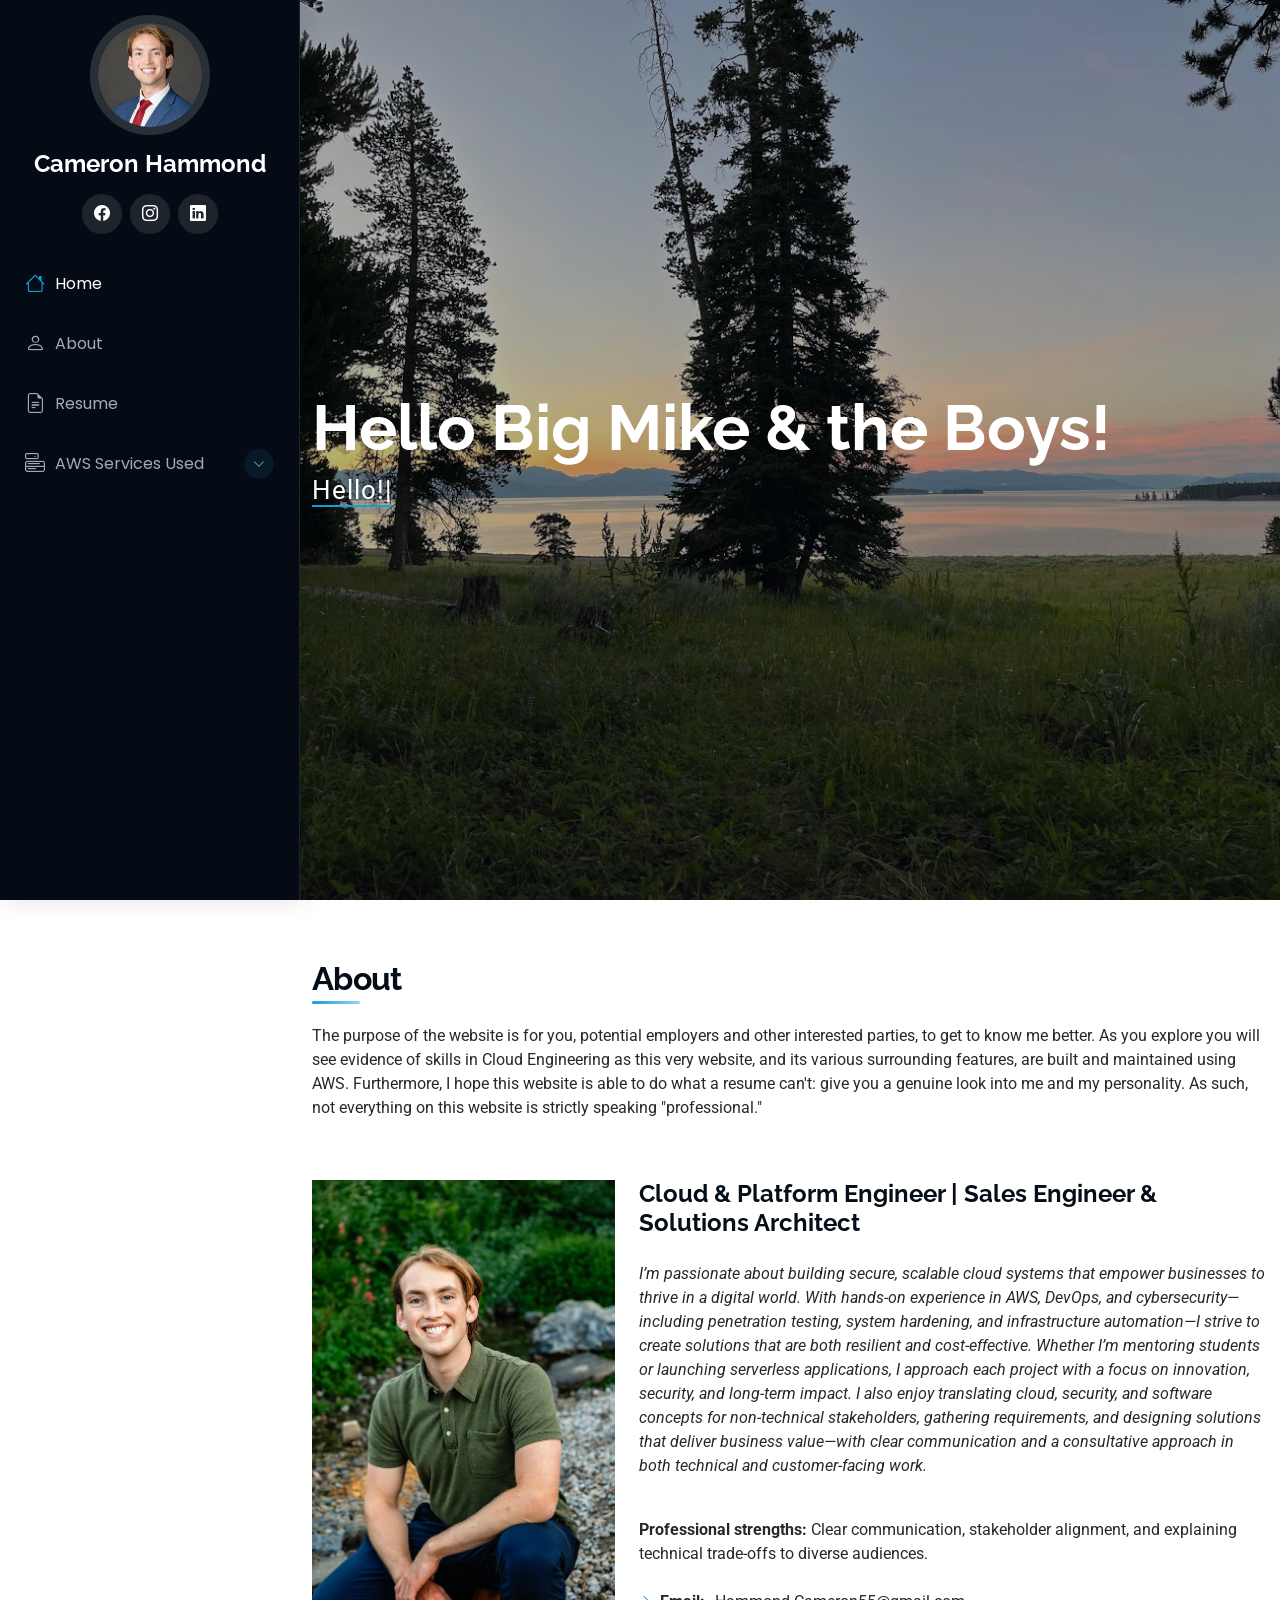
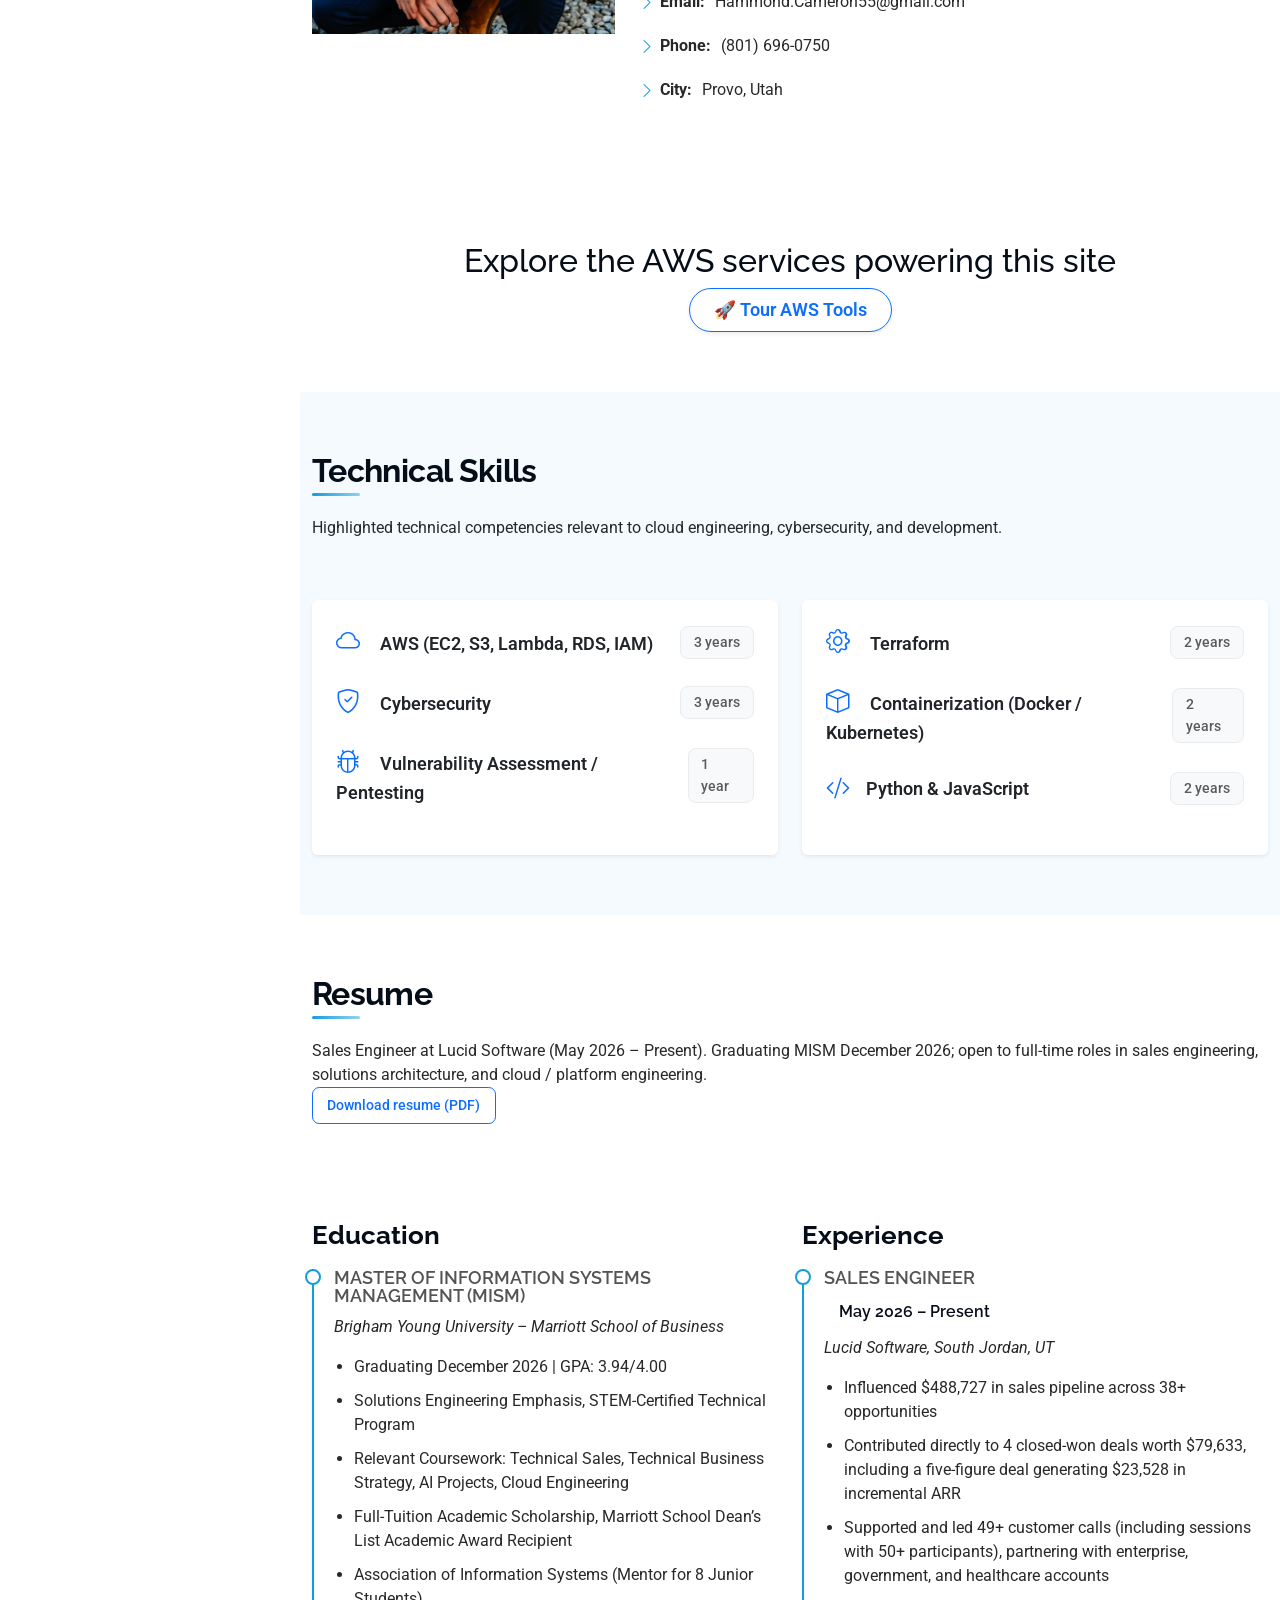
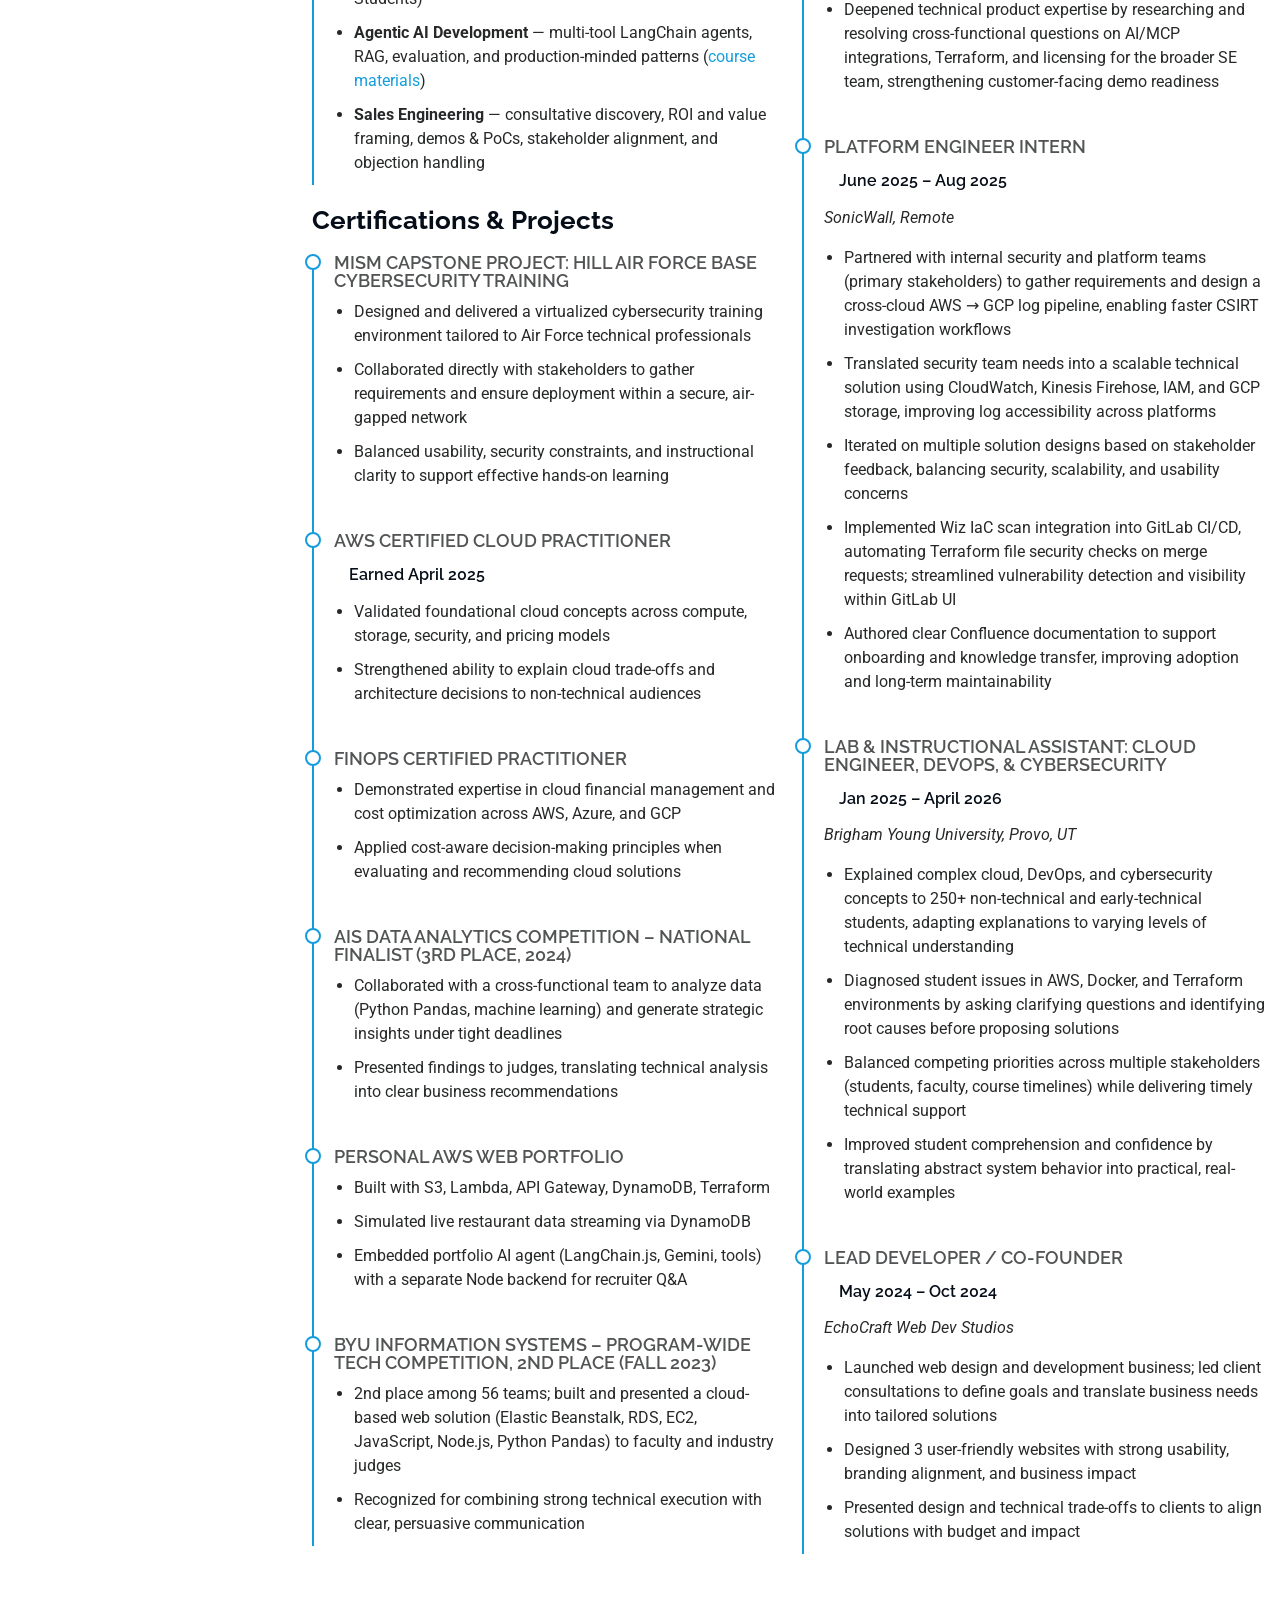
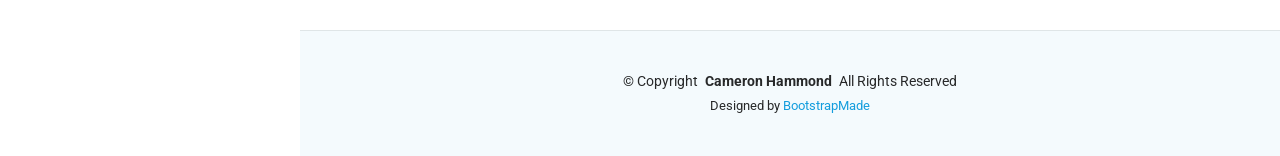
==== commit 14f2789f: "Update heading text in index.html" ====
--- a/site/index.html
+++ b/site/index.html
@@ -139,7 +139,7 @@
         />
 
         <div class="container" data-aos="fade-up" data-aos-delay="100">
-          <h2>Cameron Hammond</h2>
+          <h2>Hello Big Mike & the Boys!</h2>
           <p>
             <span
               class="typed"
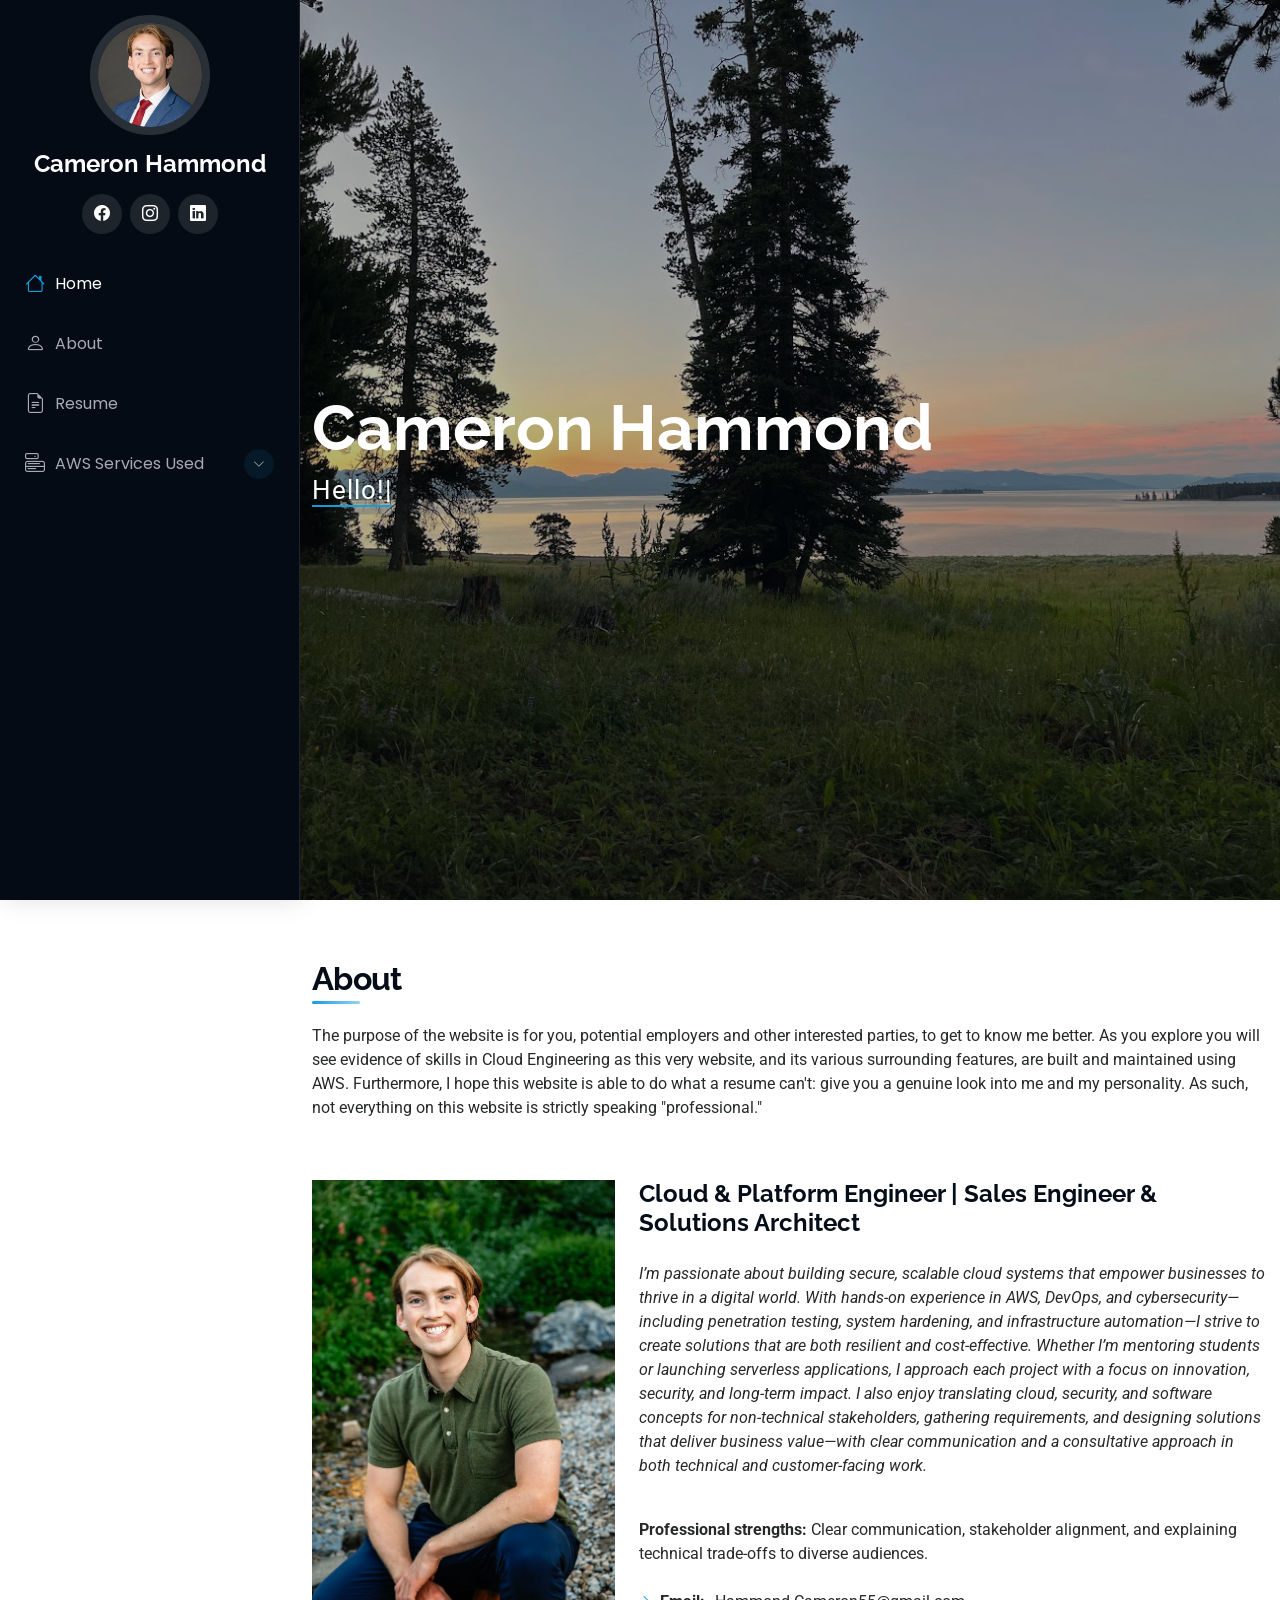
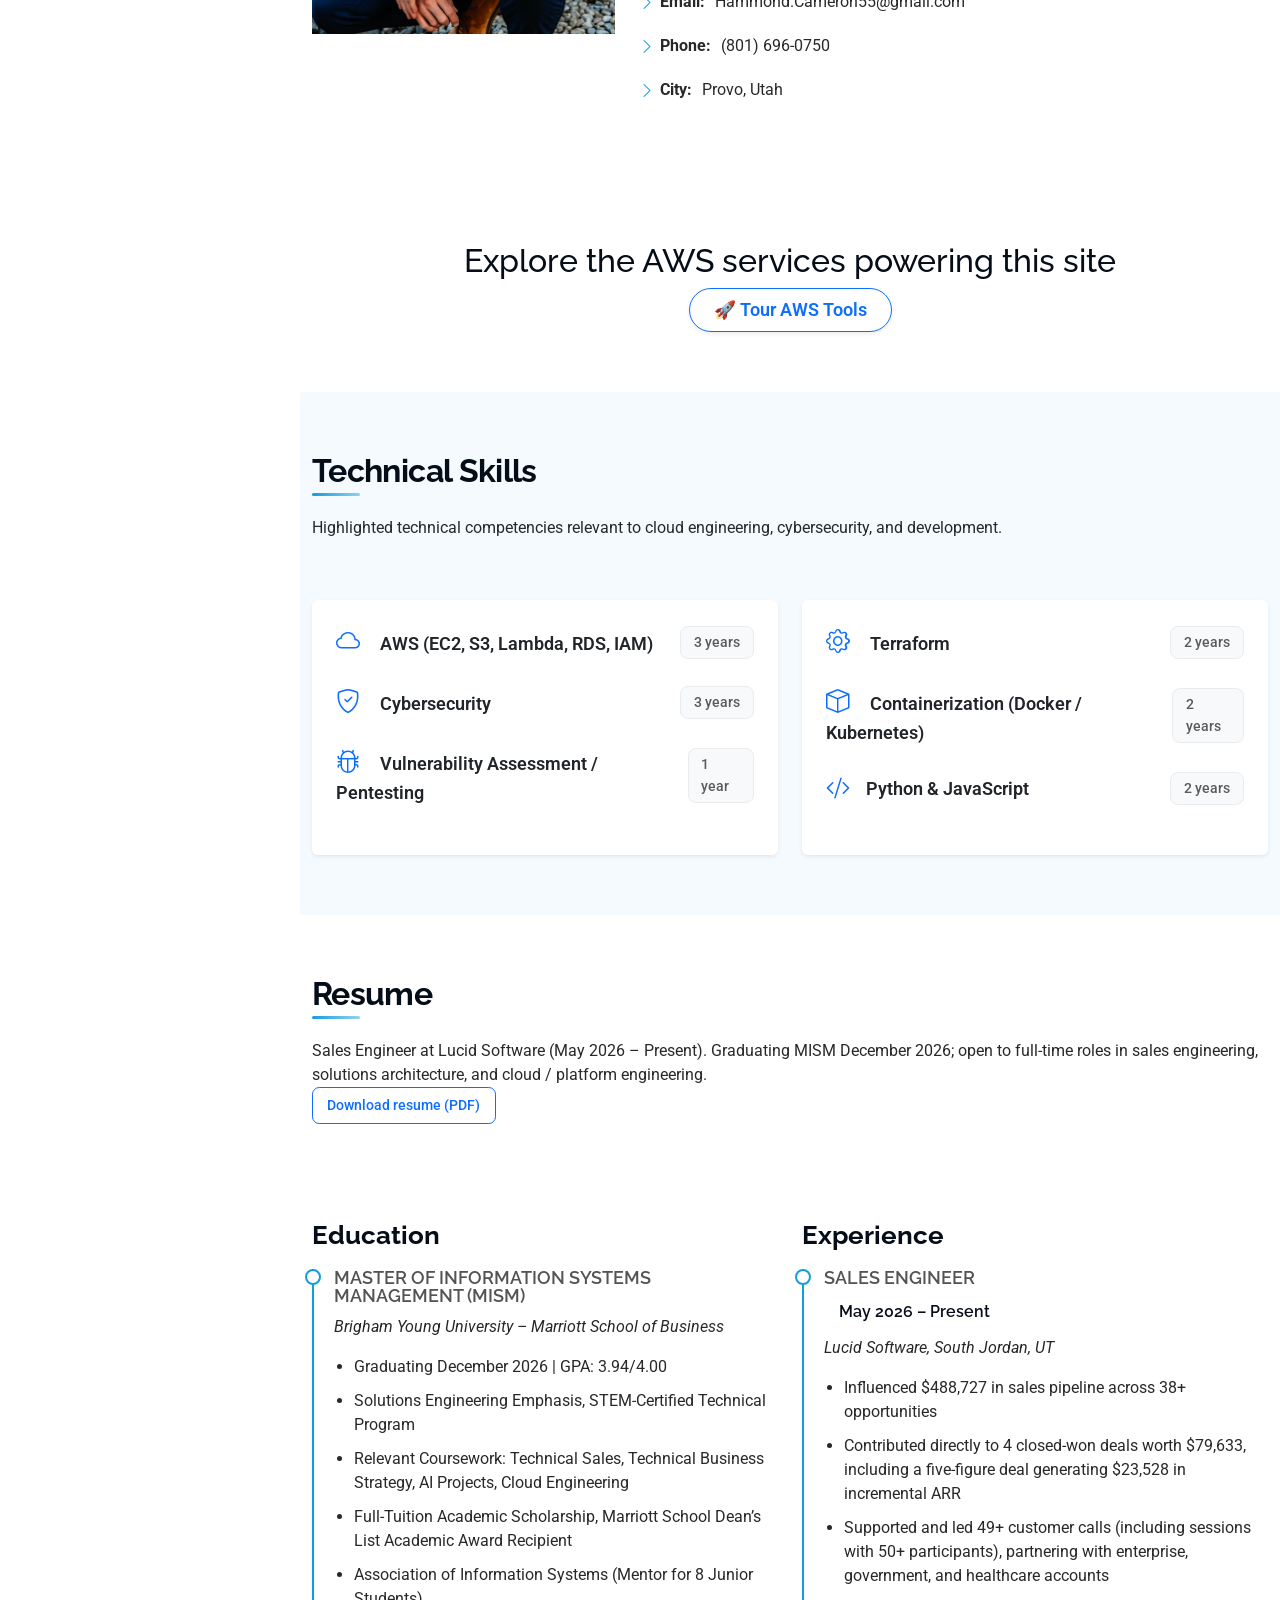
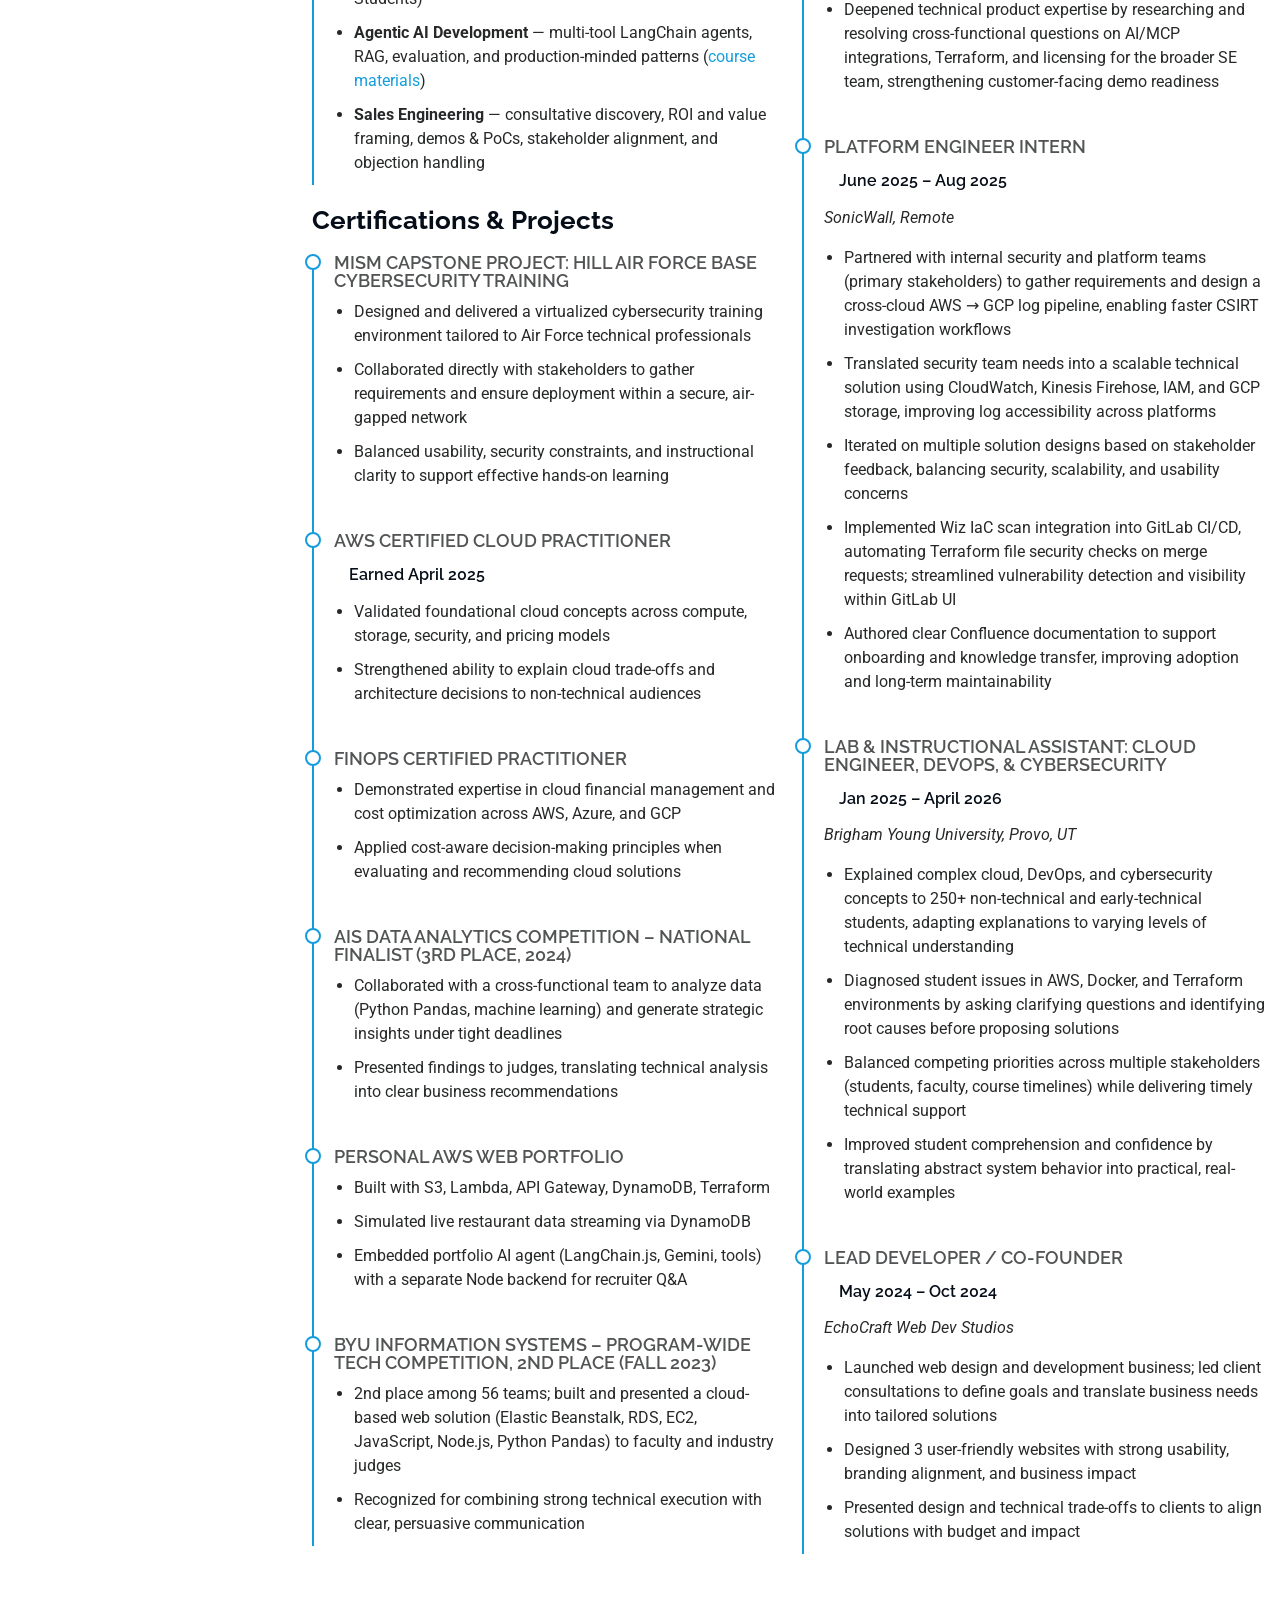
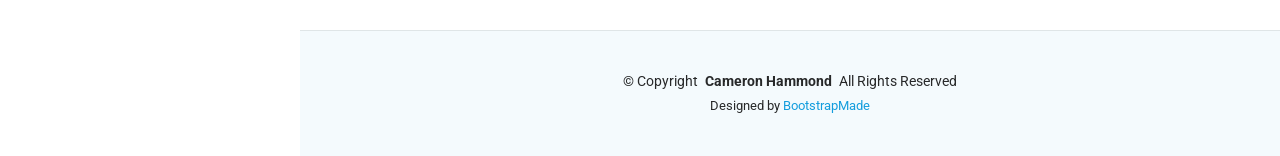
==== commit c7d0386b: "Update heading from 'Hello Big Mike & the Boys!' to 'Cameron Hammond'" ====
--- a/site/index.html
+++ b/site/index.html
@@ -139,7 +139,7 @@
         />
 
         <div class="container" data-aos="fade-up" data-aos-delay="100">
-          <h2>Hello Big Mike & the Boys!</h2>
+          <h2>Cameron Hammond</h2>
           <p>
             <span
               class="typed"
